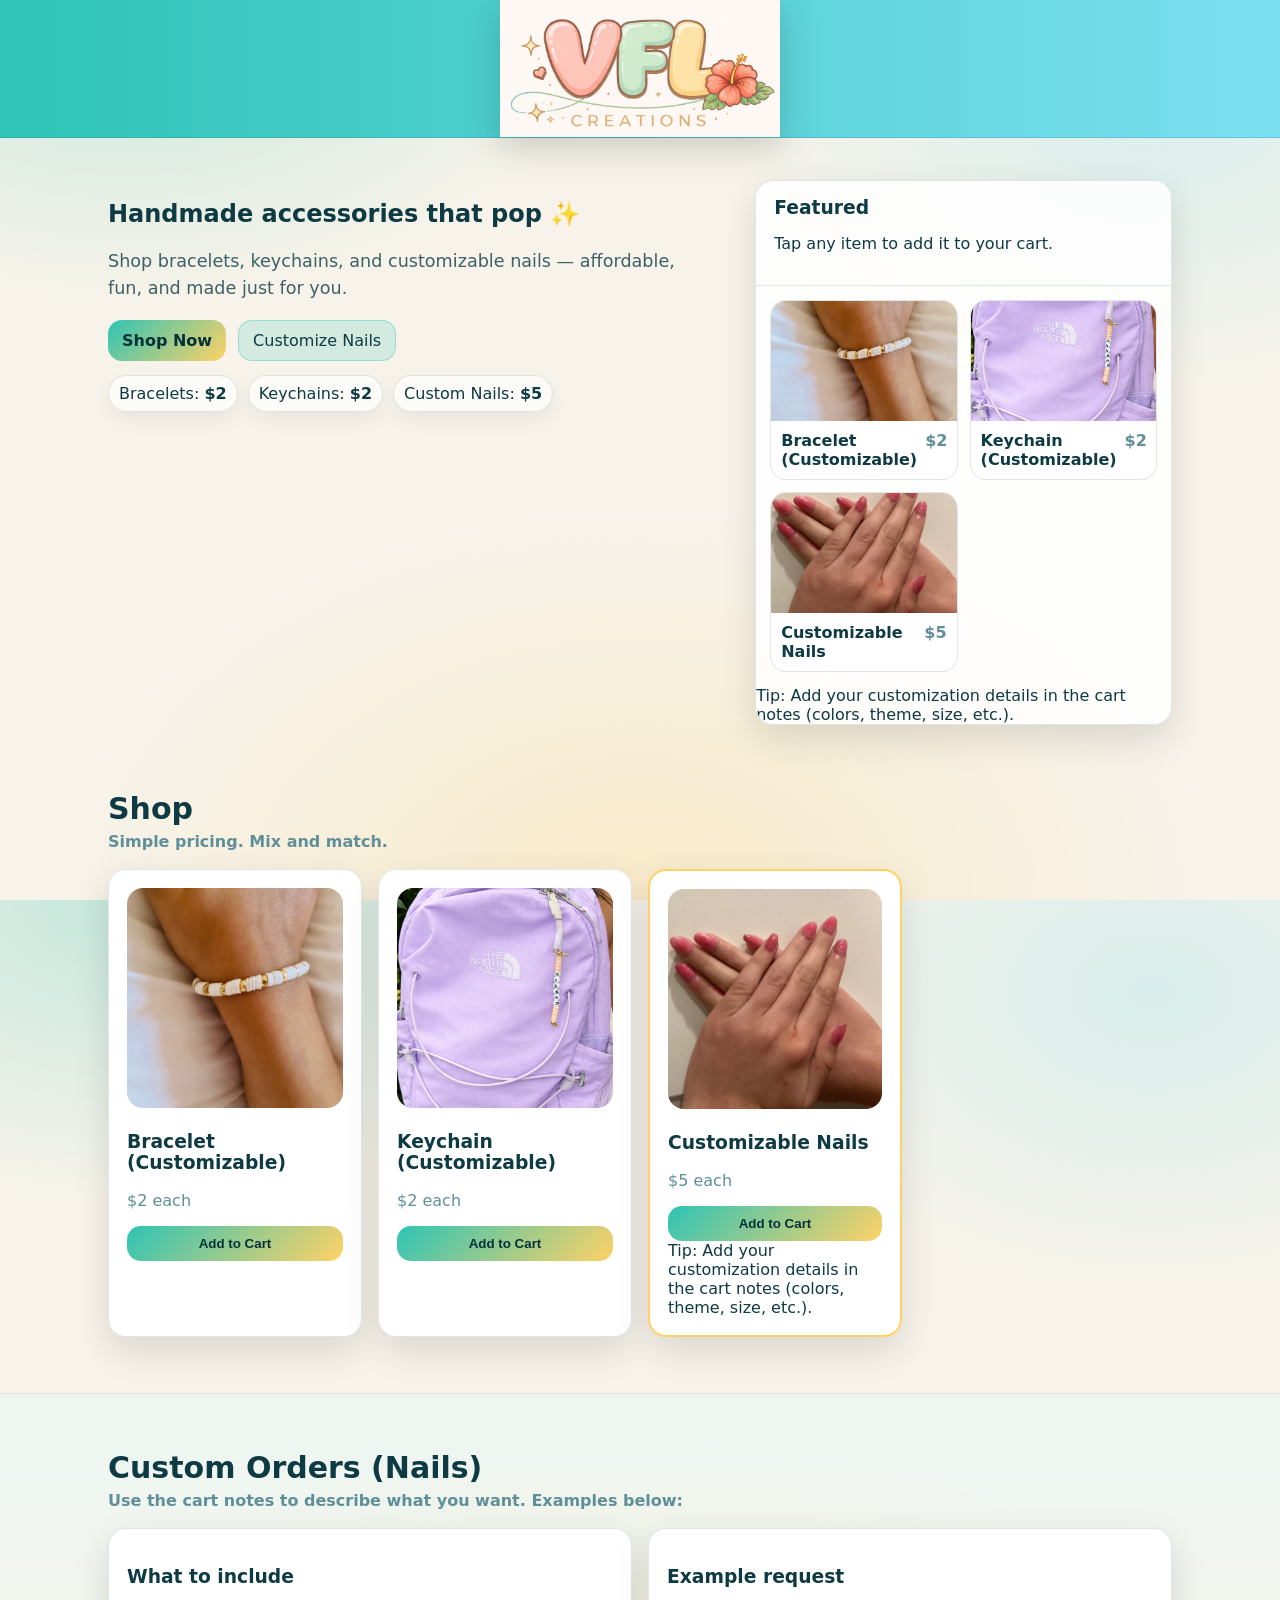
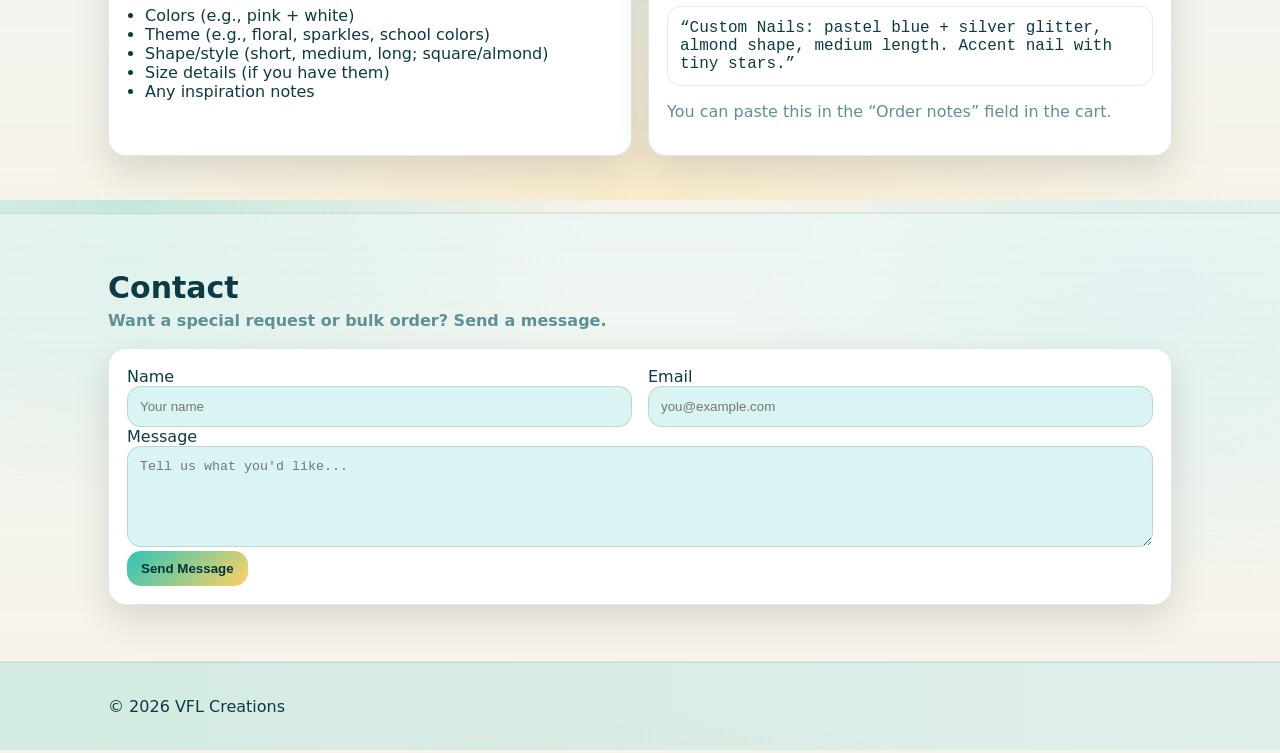
==== index.html @ 454ca5be "Checkout uses contact form, improved mobile responsiveness" ====
<!doctype html>
<html lang="en">
<head>
  <meta charset="utf-8" />
  <meta name="viewport" content="width=device-width, initial-scale=1" />
  <title>VFL Creations – Orders</title>
  <meta name="description" content="VFL Creations handmade bracelets, keychains, and customizable nails." />
  <link rel="stylesheet" href="styles.css" />
</head>
<body>
  <!-- ===== HEADER ===== -->
  <header class="site-header">
    <div class="container header-row">
      <a class="brand" href="#top" aria-label="VFL Creations home">
        <img
          src="VFL_logo.jpg"
          class="logo-img"
          alt="VFL Creations logo"
        />
        <span class="logo-creations">Creations</span>
      </a>
    </div>
  </header>

  <!-- ===== MAIN ===== -->
  <main id="top">
    <!-- Hero -->
    <section class="hero">
      <div class="container hero-grid">
        <div>
          <h1>Handmade accessories that pop ✨</h1>
          <p class="lead">
            Shop bracelets, keychains, and customizable nails — affordable, fun, and made just for you.
          </p>

          <div class="cta-row">
            <a class="btn primary" href="#shop">Shop Now</a>
            <a class="btn ghost" href="#custom">Customize Nails</a>
          </div>

          <div class="pill-row">
            <span class="pill">Bracelets: <strong>$2</strong></span>
            <span class="pill">Keychains: <strong>$2</strong></span>
            <span class="pill">Custom Nails: <strong>$5</strong></span>
          </div>
        </div>

        <!-- Featured -->
        <div class="hero-card" aria-label="Featured products">
          <div class="hero-card-top">
            <h3>Featured</h3>
            <p>Tap any item to add it to your cart.</p>
          </div>

          <div class="featured-grid">
            <figure class="featured"
              onclick="addToCart('Bracelet', 2)"
              role="button" tabindex="0" aria-label="Add Bracelet">
              <img src="bracelet_white_and_gold.jpg" alt="White and gold bracelet" />
              <figcaption>Bracelet (Customizable)<span class="muted">$2</span></figcaption>
            </figure>

            <figure class="featured"
              onclick="addToCart('Keychain (Summer)', 2)"
              role="button" tabindex="0" aria-label="Add Keychain Summer">
              <img src="keychain_summer.PNG" alt="Summer keychain" />
              <figcaption>Keychain (Customizable)<span class="muted">$2</span></figcaption>
            </figure>

            <figure class="featured"
              onclick="addToCart('Customizable Nails', 5)"
              role="button" tabindex="0" aria-label="Add Customizable Nails">
              <img src="nails.jpeg" alt="Custom nails" />
              <figcaption>Customizable Nails <span class="muted">$5</span></figcaption>
            </figure>
          </div>

          <div class="note">
            Tip: Add your customization details in the cart notes (colors, theme, size, etc.).
          </div>
        </div>
      </div>
    </section>

    <!-- Shop -->
    <section id="shop" class="section">
      <div class="container">
        <div class="section-head">
          <h2>Shop</h2>
          <p>Simple pricing. Mix and match.</p>
        </div>

        <div class="grid products">
          <article class="card">
            <img class="product-photo" src="bracelet_white_and_gold.jpg" alt="White and gold bracelet">
            <h3>Bracelet (Customizable)</h3>
            <p class="muted">$2 each</p>
            <button class="btn primary full" onclick="addToCart('Bracelet', 2)">Add to Cart</button>
          </article>

          <article class="card">
            <img class="product-photo" src="keychain_summer.PNG" alt="Summer keychain">
            <h3>Keychain (Customizable)</h3>
            <p class="muted">$2 each</p>
            <button class="btn primary full" onclick="addToCart('Keychain (Summer)', 2)">Add to Cart</button>
          </article>

          <article class="card nails-sunset">
            <img class="product-photo" src="nails.jpeg" alt="Custom nails">
            <h3>Customizable Nails</h3>
            <p class="muted">$5 each</p>
            <button class="btn primary full" onclick="addToCart('Customizable Nails', 5)">Add to Cart</button>
            <div class="note">
              Tip: Add your customization details in the cart notes (colors, theme, size, etc.).
            </div>
          </article>
        </div>
      </div>
    </section>

    <!-- Custom Orders -->
    <section id="custom" class="section soft">
      <div class="container">
        <div class="section-head">
          <h2>Custom Orders (Nails)</h2>
          <p>Use the cart notes to describe what you want. Examples below:</p>
        </div>

        <div class="grid two">
          <div class="card">
            <h3>What to include</h3>
            <ul class="list">
              <li>Colors (e.g., pink + white)</li>
              <li>Theme (e.g., floral, sparkles, school colors)</li>
              <li>Shape/style (short, medium, long; square/almond)</li>
              <li>Size details (if you have them)</li>
              <li>Any inspiration notes</li>
            </ul>
          </div>

          <div class="card">
            <h3>Example request</h3>
            <p class="mono">“Custom Nails: pastel blue + silver glitter, almond shape, medium length. Accent nail with tiny stars.”</p>
            <p class="muted">You can paste this in the “Order notes” field in the cart.</p>
          </div>
        </div>
      </div>
    </section>

    <!-- Contact -->
    <section id="contact" class="section soft">
      <div class="container">
        <div class="section-head">
          <h2>Contact</h2>
          <p>Want a special request or bulk order? Send a message.</p>
        </div>

        <form
          class="card form"
          action="https://formspree.io/f/mdayndvy"
          method="POST"
          id="contactForm"
        >
          <input type="hidden" name="_subject" value="New Message from VFL Creations Website">
          <div class="grid two">
            <label>
              Name
              <input required type="text" name="name" id="contactName" placeholder="Your name" />
            </label>
            <label>
              Email
              <input required type="email" name="email" id="contactEmail" placeholder="you@example.com" />
            </label>
          </div>

          <label>
            Message
            <textarea required name="message" id="contactMessage" rows="5" placeholder="Tell us what you'd like..."></textarea>
          </label>

          <button class="btn primary" type="submit">Send Message</button>
        </form>
      </div>
    </section>
  </main>

  <!-- ===== CART DRAWER ===== -->
  <aside class="cart-drawer" id="cartDrawer" aria-hidden="true">
    <div class="cart-panel">
      <div class="cart-head">
        <h2>Your Cart</h2>
        <button class="icon-btn" id="closeCartBtn" aria-label="Close cart">✕</button>
      </div>

      <div id="cartItems" class="cart-items"></div>

      <div class="cart-notes">
        <label>
          Order notes (customization details)
          <textarea id="orderNotes" rows="4" placeholder="Add colors, theme, nail size/style, etc."></textarea>
        </label>
      </div>

      <div class="cart-summary">
        <div class="row"><span>Subtotal</span><strong id="subtotal">$0.00</strong></div>

        <div class="order-summary">
          <div class="muted small">Copy/paste this when you message us:</div>
          <pre id="orderSummary">No items added yet.</pre>
        </div>

        <p class="muted small">Taxes/shipping (if any) can be discussed after order confirmation.</p>
      </div>

      <button class="btn primary full" onclick="checkout()">Checkout</button>
      <button class="btn ghost full" onclick="clearCart()">Clear Cart</button>
    </div>
  </aside>

  <!-- ===== FOOTER ===== -->
  <footer class="site-footer">
    <div class="container">
      <p>© <span id="year"></span> VFL Creations</p>
    </div>
  </footer>

  <!-- ===== SCRIPT ===== -->
  <script>
  // Cache all DOM references once at startup
  const cart = new Map();
  const yearEl = document.getElementById("year");
  const cartDrawer = document.getElementById("cartDrawer");
  const closeCartBtn = document.getElementById("closeCartBtn");
  const itemsEl = document.getElementById("cartItems");
  const subtotalEl = document.getElementById("subtotal");
  const summaryEl = document.getElementById("orderSummary");
  const notesEl = document.getElementById("orderNotes");

  yearEl.textContent = new Date().getFullYear();

  function openCart() {
    cartDrawer.setAttribute("aria-hidden", "false");
    cartDrawer.classList.add("open");
  }

  function closeCart() {
    cartDrawer.setAttribute("aria-hidden", "true");
    cartDrawer.classList.remove("open");
  }

  closeCartBtn.addEventListener("click", closeCart);
  cartDrawer.addEventListener("click", (e) => {
    if (e.target === cartDrawer) closeCart();
  });

  function addToCart(name, price) {
    const item = cart.get(name) || { price, qty: 0 };
    item.qty++;
    cart.set(name, item);
    renderCart();
    openCart();
  }

  function clearCart() {
    cart.clear();
    renderCart();
  }

  function changeQty(name, delta) {
    const item = cart.get(name);
    if (!item) return;

    item.qty += delta;
    if (item.qty <= 0) cart.delete(name);

    renderCart();
  }

  function renderCart() {
    const notes = (notesEl.value || "").trim();
    let html = "";
    let subtotal = 0;
    let summaryText = "";

    for (const [name, item] of cart) {
      const line = item.qty * item.price;
      subtotal += line;
      const safeName = name.replace(/'/g, "\\'");

      html += `<div class="cart-item">
        <div class="cart-item-main">
          <div class="cart-item-title">${name}</div>
          <div class="muted small">$${item.price.toFixed(2)} each</div>
        </div>
        <div class="cart-item-actions">
          <button class="qty" aria-label="Decrease" onclick="changeQty('${safeName}', -1)">−</button>
          <span class="qty-count">${item.qty}</span>
          <button class="qty" aria-label="Increase" onclick="changeQty('${safeName}', 1)">+</button>
        </div>
      </div>`;

      summaryText += `${name} x${item.qty} — $${line.toFixed(2)}\n`;
    }

    itemsEl.innerHTML = html;
    subtotalEl.textContent = `$${subtotal.toFixed(2)}`;

    if (cart.size === 0) {
      summaryEl.textContent = "No items added yet.";
    } else {
      if (notes) summaryText += `\nNotes: ${notes}\n`;
      summaryText += `\nTotal: $${subtotal.toFixed(2)}`;
      summaryEl.textContent = summaryText;
    }
  }

  // Only debounce the notes input, not button clicks
  let notesTimeout;
  notesEl.addEventListener("input", () => {
    clearTimeout(notesTimeout);
    notesTimeout = setTimeout(renderCart, 150);
  });

  function checkout() {
    const summary = summaryEl.textContent;
    if (!summary || summary === "No items added yet.") {
      alert("Add something to the cart first.");
      return;
    }
    // Close cart drawer
    closeCart();
    // Pre-fill contact form message
    const contactMessage = document.getElementById("contactMessage");
    if (contactMessage) {
      contactMessage.value = "Order:\n" + summary;
    }
    // Scroll to contact section
    document.getElementById("contact").scrollIntoView({ behavior: "smooth" });
  }

  renderCart();
</script>
</body>
</html>
---- styles.css ----
/* ================================
 VFL CREATIONS – OCEAN / SAND THEME
 ================================ */
:root{
  --bg:#f7f3ea; /* sand */
  --panel:#ffffff; /* foam */
  --soft:#eaf7f5; /* sea mist */
  --text:#0e3a43; /* deep ocean */
  --muted:#5f8f98;
  --brand:#2ec4b6; /* aqua */
  --brand2:#7bdff2; /* light aqua */
  --brand3:#ffd166; /* sun */
  --ring: rgba(46,196,182,.35);
  --border: rgba(14,58,67,.12);
  --shadow: 0 14px 36px rgba(0,0,0,.12);
  --radius: 18px;
}

*{box-sizing:border-box}
html,body{height:100%}

body{
  margin:0;
  font-family: system-ui, -apple-system, Segoe UI, Roboto, Arial;
  background:
    radial-gradient(800px 500px at 10% 0%, rgba(46,196,182,.25), transparent 60%),
    radial-gradient(700px 500px at 90% 10%, rgba(123,223,242,.25), transparent 60%),
    radial-gradient(900px 600px at 50% 100%, rgba(255,209,102,.25), transparent 65%),
    var(--bg);
  color:var(--text);
}

a{color:inherit; text-decoration:none}

/* ================= LAYOUT HELPERS ================= */
.container{width:min(1100px, 92vw); margin:0 auto; position:relative; z-index:1;}
.nav{display:flex; align-items:center; gap:6px; flex-wrap:wrap; justify-content:flex-end;}
.nav a{padding:10px 12px; border-radius:12px; font-weight:800; color:#05323a;}
.nav a:hover{background:rgba(255,255,255,.35)}

.badge{
  display:inline-grid;
  place-items:center;
  min-width:22px;
  height:22px;
  padding:0 6px;
  border-radius:999px;
  background:#fff;
  color:#05323a;
  font-weight:900;
  margin-left:6px;
  font-size:12px;
}

.cart-btn{
  background:rgba(255,255,255,.35);
  border:1px solid rgba(14,58,67,.15);
  border-radius:14px;
  padding:10px 12px;
  cursor:pointer;
  font-size:16px;
}
.cart-btn:hover{background:rgba(255,255,255,.5)}

/* ================= HEADER ================= */
.site-header{
  position:sticky;
  top:0;
  z-index:10;
  background: linear-gradient(90deg, var(--brand), var(--brand2));
  border-bottom:1px solid rgba(14,58,67,.15);
}



/* Center logo horizontally in header */
.header-row {
  display: flex;
  justify-content: center; /* ✅ centers logo */
  align-items: center;
}

/* ===== BRAND / LOGO ===== */
.brand{
  display:flex;
  align-items:center;
  justify-content:center;
  gap:0;
  text-decoration:none;
}


/* Large logo in header */
.logo-img{
  height:auto;          /* BIG logo */
  width:280px;
  max-width:80vm;;
  display:block;
  object-fit:contain;
  filter: drop-shadow(0 10px 18px rgba(0,0,0,.18));
  animation: logoFloat 3.6s ease-in-out infinite;
  transition: filter .25s ease, transform .25s ease;
}

/* Responsive sizing so it stays nice on mobile */
@media (max-width: 600px){
  .logo-img{
    height:72px;
  }
}

/* ================= BRAND LOGO (IMAGE) + EFFECTS ================= */
.brand-logo{
  display:flex;
  align-items:center;
  gap:10px;
  position:relative;
}


/* Center logo properly */
.brand-center{
  grid-column: 2;
  justify-self: center;
}


/* Nav stays right */
.nav{
  grid-column: 3;
  justify-self: end;
  display: flex;
  align-items: center;
  gap: 8px;
}

/* Logo container */
.brand-logo{
  display: flex;
  align-items: center;
  gap: 10px;
  position: relative;
}



@keyframes logoFloat{
  0%,100%{ transform: translateY(0) rotate(-2deg); }
  50%{ transform: translateY(-3px) rotate(-2deg); }
}

/* Sparkle streaks */
.sparkle-logo{position:relative;}

.sparkle-logo::before,
.sparkle-logo::after{
  content:"✨";
  position:absolute;
  font-size:22px;
  opacity:0;
  pointer-events:none;
  filter: drop-shadow(0 10px 14px rgba(255,209,102,.7));
}

.sparkle-logo::before{
  left:6px;
  top:-12px;
  animation: sparkleStreak 2.8s linear infinite;
}

.sparkle-logo::after{
  left:86px;
  top:48px;
  animation: sparkleStreak 2.8s linear infinite;
  animation-delay:1.2s;
}

@keyframes sparkleStreak{
  0%{transform:translate(0,0) scale(.6); opacity:0;}
  15%{opacity:1;}
  50%{transform:translate(18px,-14px) scale(1); opacity:.9;}
  80%{opacity:.4;}
  100%{transform:translate(28px,-22px) scale(.4); opacity:0;}
}

/* Hover glow */
.brand:hover .logo-img{
  filter:
    drop-shadow(0 0 14px rgba(255,209,102,.9))
    drop-shadow(0 0 28px rgba(46,196,182,.65));
  transform: rotate(-1deg) scale(1.03);
}

.logo-creations{
  font-size:22px;
  font-weight:800;
  letter-spacing:.6px;
  color:#05323a;
  margin-bottom:6px;
}

/* ================= FLOATING ICONS ================= */
.floating-icons{
  position:fixed;
  inset:0;
  pointer-events:none;
  z-index:0;
}
.float{
  position:absolute;
  opacity:.14;
  animation: drift 14s ease-in-out infinite;
}
@keyframes drift{
  0%,100%{transform:translateY(0)}
  50%{transform:translateY(-14px)}
}

/* ================= WAVES ================= */
.wave-divider svg{
  width:100%;
  height:80px;
  display:block;
}

/* ================= HERO + SECTIONS ================= */
.hero{padding:42px 0 26px;}
.hero-grid{display:grid; grid-template-columns:1.25fr .85fr; gap:22px; align-items:start;}
.lead{font-size:18px; opacity:.9; max-width:52ch;}
.cta-row{display:flex; gap:12px; margin:18px 0 10px; flex-wrap:wrap;}
.pill-row{display:flex; gap:10px; flex-wrap:wrap; margin-top:12px;}
.pill{background:rgba(255,255,255,.65); border:1px solid rgba(14,58,67,.12); padding:8px 12px; border-radius:999px; box-shadow:0 8px 20px rgba(0,0,0,.06);}

.section{padding:34px 0;}
.section.soft{
  background:rgba(234,247,245,.65);
  border-top:1px solid rgba(14,58,67,.08);
  border-bottom:1px solid rgba(14,58,67,.08);
}
.section-head{margin-bottom:16px;}
.section-head h2{margin:0 0 6px; font-size:30px;}
.section-head p{margin:0; color:var(--muted); font-weight:650;}

/* ================= GRID / PRODUCTS ================= */
.grid{display:grid; gap:16px;}
.grid.products{grid-template-columns:repeat(3, 1fr);}
.grid.two{grid-template-columns:repeat(2, 1fr);}

.card{
  background: var(--panel);
  border-radius: var(--radius);
  padding:18px;
  box-shadow: var(--shadow);
  border:1px solid var(--border);
}

.product-photo{
  width:100%;
  height:220px;
  object-fit:cover;
  border-radius:16px;
}

.muted{color:var(--muted);}
.small{font-size:13px;}
.center{text-align:center;}

.price-row{display:flex; align-items:baseline; gap:10px; margin:10px 0 12px;}
.price{font-weight:950; font-size:22px;}
.unit{color:var(--muted); font-weight:700;}
.tag{
  display:inline-block;
  margin-top:8px;
  padding:6px 10px;
  border-radius:999px;
  background:rgba(123,223,242,.35);
  border:1px solid rgba(14,58,67,.10);
  font-weight:900;
  font-size:12px;
}

/* ================= SUNSET NAILS ================= */
.nails-sunset{
  background:
    linear-gradient(180deg,#fff,#fff),
    radial-gradient(circle at top left,#ffd16655,transparent 60%),
    radial-gradient(circle at top right,#ff7a5a55,transparent 60%);
  border:2px solid #ffd166;
}

/* ================= BUTTONS ================= */
.btn{display:inline-flex; align-items:center; justify-content:center; padding:12px 14px; border-radius:14px; cursor:pointer; text-decoration:none; border:none;}
.btn.full{width:100%;}
.btn.primary{
  background: linear-gradient(135deg,var(--brand),var(--brand3));
  color:#05323a;
  font-weight:900;
}
.btn.ghost{
  background: rgba(46,196,182,.18);
  border:1px solid rgba(46,196,182,.35);
}

/* ================= LIST / MONO ================= */
.list{margin:10px 0 0; padding-left:18px;}
.mono{font-family: ui-monospace, SFMono-Regular, Menlo, Consolas, monospace; background:rgba(255,255,255,.6); padding:12px; border-radius:14px; border:1px solid rgba(14,58,67,.10);}

/* ================= FORMS (NO DARK GREY) ================= */
input, textarea{
  width:100%;
  padding:12px;
  border-radius:14px;
  border:1px solid rgba(14,58,67,.15);
  background: rgba(46,196,182,.18);
  color: var(--text);
}
input:focus, textarea:focus{
  outline:none;
  background: rgba(46,196,182,.28);
  box-shadow: 0 0 0 4px var(--ring);
}

/* ================= CART DRAWER ================= */
.cart-drawer{
  position:fixed;
  inset:0;
  background:rgba(0,0,0,.35);
  opacity:0;
  pointer-events:none;
  transition:opacity .2s ease;
  z-index:50;
}
.cart-drawer.open{opacity:1; pointer-events:auto;}

.cart-panel{
  position:absolute;
  right:0; top:0;
  height:100%;
  width:min(420px,92vw);
  padding:16px;
  border-left:1px solid rgba(14,58,67,.12);
  overflow:auto;
  background: linear-gradient(180deg,#ffffff,#eaf7f5);
}

.cart-head{display:flex; justify-content:space-between; align-items:center; gap:12px;}
.icon-btn{background:rgba(46,196,182,.18); border:1px solid rgba(14,58,67,.12); border-radius:12px; padding:8px 10px; cursor:pointer;}
.cart-items{display:grid; gap:10px; margin:14px 0;}
.cart-item{display:grid; grid-template-columns:1fr auto; gap:10px; padding:12px; border:1px solid rgba(14,58,67,.10); border-radius:14px; background: rgba(46,196,182,.12);}
.qty{display:flex; align-items:center; gap:10px; justify-content:flex-end;}
.qty-btn{width:34px; height:34px; border-radius:12px; border:1px solid rgba(14,58,67,.12); background:rgba(255,255,255,.75); cursor:pointer; font-size:18px;}
.qty-num{min-width:24px; text-align:center; font-weight:900;}
.row{display:flex; justify-content:space-between; align-items:center;}

/* ================= FOOTER ================= */
.site-footer{
  padding:18px 0;
  background:linear-gradient(90deg, rgba(46,196,182,.18), rgba(123,223,242,.18));
  border-top:1px solid rgba(14,58,67,.10);
}
.footer-row{display:flex; justify-content:space-between; align-items:center; gap:12px; flex-wrap:wrap;}


/* ===== Layout helpers ===== */
.container{max-width:1100px;margin:0 auto;padding:0 18px;position:relative;z-index:1}
.section{padding:56px 0}
.section.soft{background:linear-gradient(180deg,rgba(234,247,245,.75),transparent)}
.section-head{margin-bottom:18px}
.section-head h2{margin:0 0 6px 0}
.lead{font-size:1.1rem;line-height:1.55;color:rgba(14,58,67,.88)}
.muted{color:var(--muted)}
.small{font-size:.9rem}
.mono{font-family:ui-monospace,SFMono-Regular,Menlo,Monaco,Consolas,monospace}

/* ===== Header / brand ===== */
.brand{display:flex;align-items:center;gap:10px;text-decoration:none;color:var(--text)}
/*.logo-img{width:82px;height:82px;object-fit:contain;filter:drop-shadow(0 10px 16px rgba(0,0,0,.18));transform:rotate(-5deg)}*/
.brand-text{font-weight:900;letter-spacing:.6px;font-size:1.55rem}
.logo-creations{font-weight:800;font-size:1.10rem;opacity:.92}
.nav{display:flex;align-items:center;gap:14px}
.nav a{color:rgba(5,50,58,.95);text-decoration:none;font-weight:700}
.nav a:hover{text-decoration:underline}

/* ===== Buttons ===== */
.btn{display:inline-flex;align-items:center;justify-content:center;gap:8px;padding:10px 14px;border-radius:14px;text-decoration:none;cursor:pointer}
.btn.full{width:100%}
button.btn{border:none}
.icon-btn{background:rgba(255,255,255,.35);border:1px solid rgba(14,58,67,.18);border-radius:14px;padding:10px 12px;cursor:pointer}
.badge{display:inline-grid;place-items:center;min-width:22px;height:22px;padding:0 6px;border-radius:999px;background:#fff;color:var(--text);font-weight:900;margin-left:6px}

/* ===== Hero ===== */
.hero{padding:42px 0 10px 0}
.hero-grid{display:grid;grid-template-columns:1.2fr .8fr;gap:22px;align-items:start}
.hero-card{background:rgba(255,255,255,.85);backdrop-filter:blur(6px);border-radius:var(--radius);border:1px solid var(--border);box-shadow:var(--shadow);overflow:hidden}
.hero-card-top{padding:16px 18px;border-bottom:1px solid var(--border)}
.hero-card-top h3{margin:0 0 6px 0}
.cta-row{display:flex;gap:12px;flex-wrap:wrap;margin:14px 0}
.pill-row{display:flex;gap:10px;flex-wrap:wrap;margin-top:12px}
.pill{background:rgba(255,255,255,.65);border:1px solid rgba(14,58,67,.12);padding:8px 10px;border-radius:999px}

/* ===== Featured grid ===== */
.featured-grid{display:grid;grid-template-columns:repeat(2,minmax(0,1fr));gap:12px;padding:14px}
.featured{margin:0;border-radius:16px;border:1px solid rgba(14,58,67,.12);overflow:hidden;background:#fff;cursor:pointer}
.featured img{width:100%;height:120px;object-fit:cover;display:block}
.featured figcaption{padding:10px;font-weight:800;display:flex;justify-content:space-between;gap:8px}
.featured:hover{box-shadow:0 18px 34px rgba(0,0,0,.14);transform:translateY(-2px)}

/* ===== Grids ===== */
.grid{display:grid;gap:16px}
.grid.products{grid-template-columns:repeat(4,minmax(0,1fr))}
.grid.two{grid-template-columns:repeat(2,minmax(0,1fr))}

/* ===== Cart drawer ===== */
.cart-drawer{position:fixed;inset:0;background:rgba(0,0,0,.35);display:none;z-index:30}
.cart-drawer.open{display:block}
.cart-panel{position:absolute;right:0;top:0;height:100%;width:min(420px,92vw);padding:18px;overflow:auto;border-left:1px solid rgba(14,58,67,.18)}
.cart-head{display:flex;justify-content:space-between;align-items:center;gap:10px}
.cart-items{display:grid;gap:10px;margin:14px 0}
.cart-item{padding:12px;display:flex;justify-content:space-between;align-items:center;gap:10px}
.cart-item-title{font-weight:900}
.cart-item-actions{display:flex;align-items:center;gap:10px}
.qty{width:34px;height:34px;border-radius:12px;border:1px solid rgba(14,58,67,.2);background:#fff;cursor:pointer;font-weight:900}
.qty-count{min-width:18px;text-align:center;font-weight:900}
.cart-summary .row{display:flex;justify-content:space-between;align-items:center}
.order-summary pre{white-space:pre-wrap;background:rgba(255,255,255,.7);border:1px solid rgba(14,58,67,.12);border-radius:14px;padding:10px;margin:8px 0 0 0}

/* ===== Sparkle animation ===== */
.sparkle{position:relative;animation:tilt 6s ease-in-out infinite}
@keyframes tilt{0%,100%{transform:rotate(-6deg)}50%{transform:rotate(-2deg)}}
.sparkle::after{content:"";position:absolute;inset:-8px;border-radius:20px;background:conic-gradient(from 180deg, transparent, rgba(255,255,255,.85), transparent);opacity:0;animation:spark 2.2s ease-in-out infinite}
@keyframes spark{0%,70%,100%{opacity:0}75%{opacity:.65}85%{opacity:0}}
.brand:hover .logo-img{filter:drop-shadow(0 0 16px rgba(255,255,255,.85)) drop-shadow(0 10px 16px rgba(0,0,0,.18))}

/* ===== Responsive ===== */
@media(max-width:980px){
  .hero-grid{grid-template-columns:1fr}
  .grid.products{grid-template-columns:repeat(2,minmax(0,1fr))}
}

@media(max-width:600px){
  body{font-size:15px}
  .container{padding:0 12px}
  .hero{padding:24px 0 10px}
  h1{font-size:1.6rem;line-height:1.3}
  .lead{font-size:1rem}
  .section{padding:32px 0}
  .section-head h2{font-size:1.5rem}
  .grid.products{grid-template-columns:1fr}
  .grid.two{grid-template-columns:1fr}
  .featured-grid{grid-template-columns:1fr}
  .featured img{height:160px}
  .product-photo{height:180px}
  .pill-row{flex-direction:column;gap:8px}
  .pill{text-align:center}
  .cta-row{flex-direction:column}
  .btn{width:100%;justify-content:center;padding:14px 16px}
  .cart-panel{width:100%;padding:14px}
  .logo-img{width:200px}
  .card{padding:14px}
  .hero-card-top{padding:12px 14px}
  .hero-card-top h3{font-size:1.1rem}
}


/* Optional: hide the word “Creations” next to the logo */
.logo-creations{
  display:none;
}
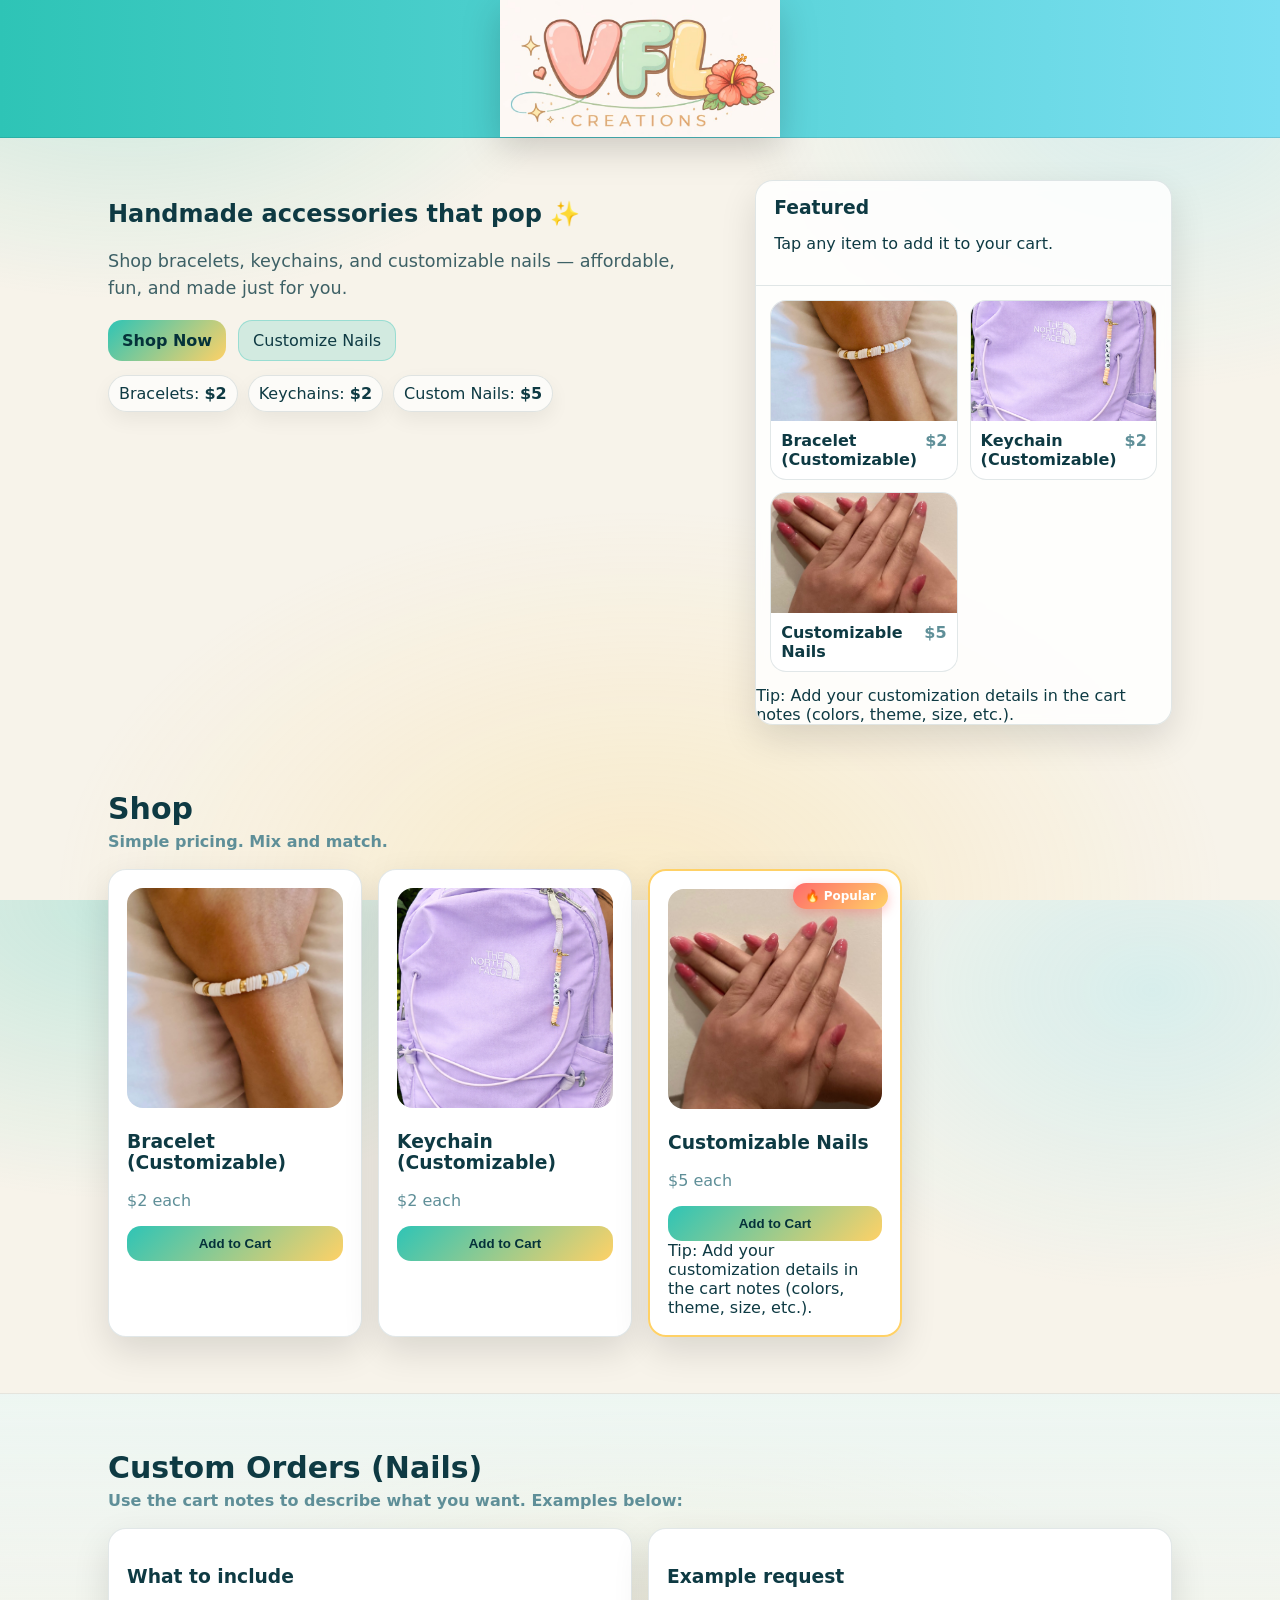
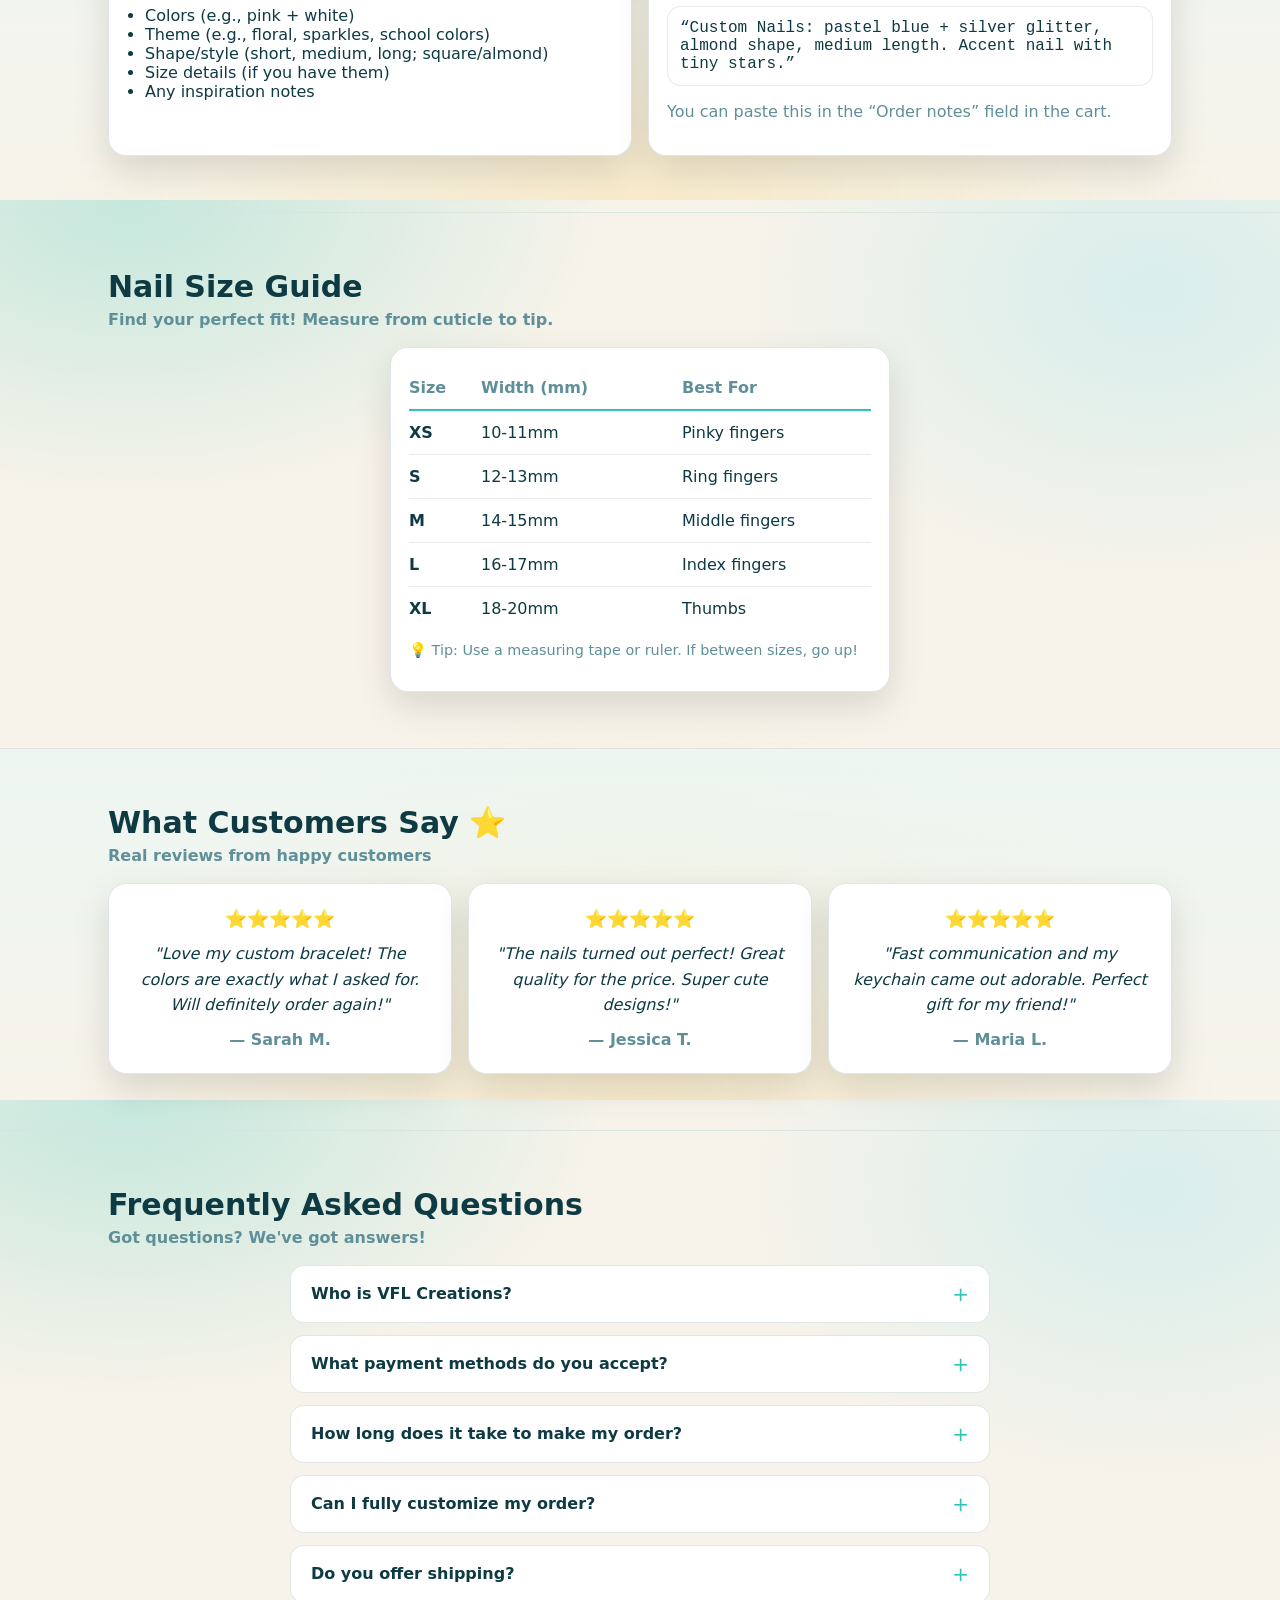
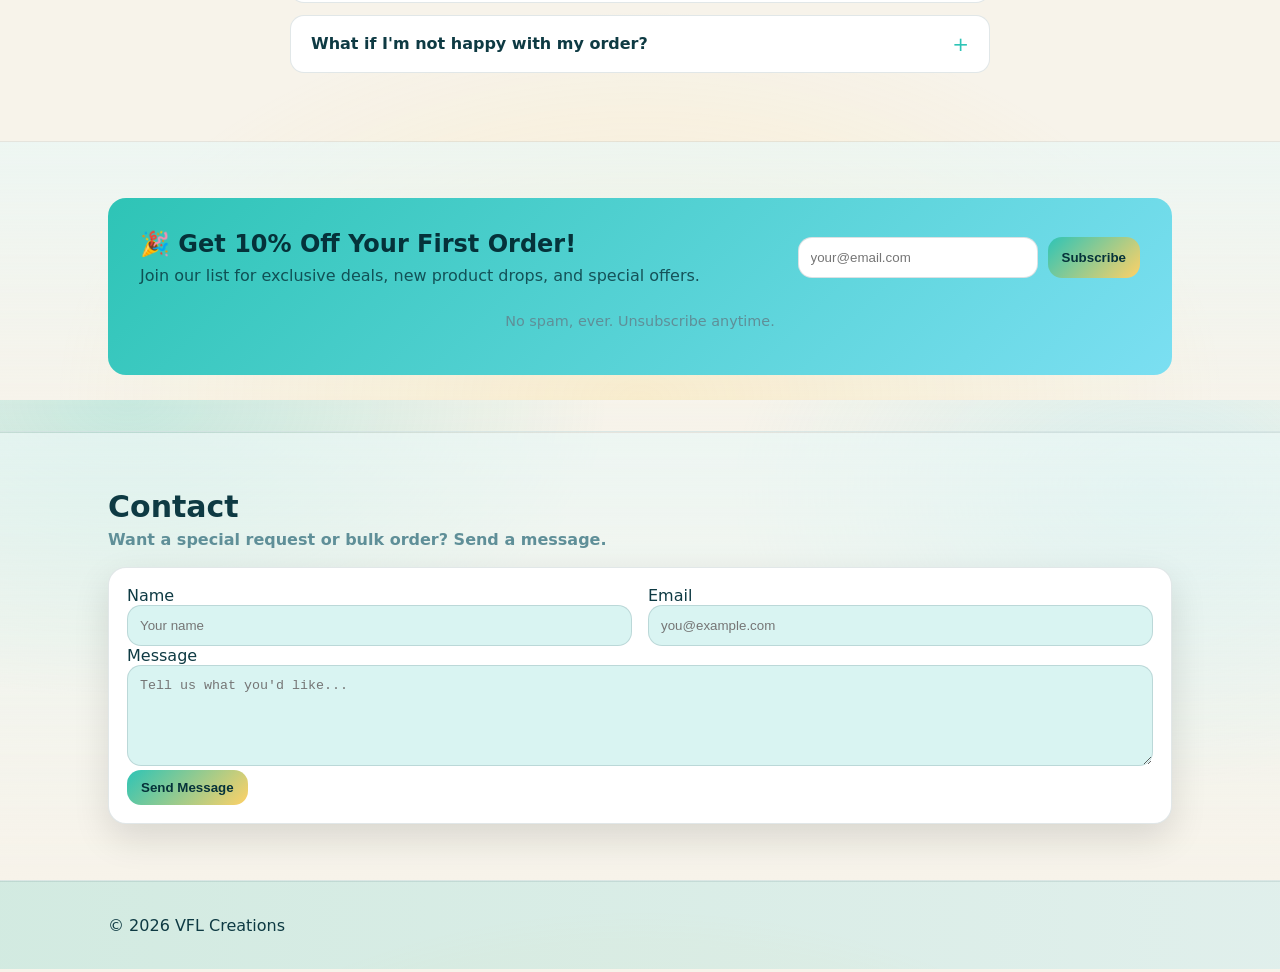
==== commit 60fbaa1a: "Add testimonials, FAQ, size guide, newsletter, animations, and Open Graph tags" ====
--- a/index.html
+++ b/index.html
@@ -3,8 +3,17 @@
 <head>
   <meta charset="utf-8" />
   <meta name="viewport" content="width=device-width, initial-scale=1" />
-  <title>VFL Creations – Orders</title>
-  <meta name="description" content="VFL Creations handmade bracelets, keychains, and customizable nails." />
+  <title>VFL Creations – Handmade Bracelets, Keychains & Custom Nails</title>
+  <meta name="description" content="VFL Creations handmade bracelets, keychains, and customizable nails. Affordable, fun accessories made just for you." />
+  
+  <!-- Open Graph / Social Sharing -->
+  <meta property="og:type" content="website" />
+  <meta property="og:title" content="VFL Creations – Handmade Accessories" />
+  <meta property="og:description" content="Shop handmade bracelets ($2), keychains ($2), and customizable nails ($5). Affordable, fun, and made just for you!" />
+  <meta property="og:image" content="VFL_logo.jpg" />
+  <meta property="og:url" content="https://vflcreations.github.com" />
+  <meta name="twitter:card" content="summary_large_image" />
+  
   <link rel="stylesheet" href="styles.css" />
 </head>
 <body>
@@ -91,21 +100,22 @@
         </div>
 
         <div class="grid products">
-          <article class="card">
+          <article class="card fade-in">
             <img class="product-photo" src="bracelet_white_and_gold.jpg" alt="White and gold bracelet">
             <h3>Bracelet (Customizable)</h3>
             <p class="muted">$2 each</p>
             <button class="btn primary full" onclick="addToCart('Bracelet', 2)">Add to Cart</button>
           </article>
 
-          <article class="card">
+          <article class="card fade-in">
             <img class="product-photo" src="keychain_summer.PNG" alt="Summer keychain">
             <h3>Keychain (Customizable)</h3>
             <p class="muted">$2 each</p>
             <button class="btn primary full" onclick="addToCart('Keychain (Summer)', 2)">Add to Cart</button>
           </article>
 
-          <article class="card nails-sunset">
+          <article class="card nails-sunset fade-in">
+            <span class="badge-popular">🔥 Popular</span>
             <img class="product-photo" src="nails.jpeg" alt="Custom nails">
             <h3>Customizable Nails</h3>
             <p class="muted">$5 each</p>
@@ -143,6 +153,151 @@
             <p class="mono">“Custom Nails: pastel blue + silver glitter, almond shape, medium length. Accent nail with tiny stars.”</p>
             <p class="muted">You can paste this in the “Order notes” field in the cart.</p>
           </div>
+        </div>
+      </div>
+    </section>
+
+    <!-- Nail Size Guide -->
+    <section id="size-guide" class="section fade-in">
+      <div class="container">
+        <div class="section-head">
+          <h2>Nail Size Guide</h2>
+          <p>Find your perfect fit! Measure from cuticle to tip.</p>
+        </div>
+
+        <div class="card size-chart">
+          <div class="size-row header">
+            <span>Size</span>
+            <span>Width (mm)</span>
+            <span>Best For</span>
+          </div>
+          <div class="size-row">
+            <span><strong>XS</strong></span>
+            <span>10-11mm</span>
+            <span>Pinky fingers</span>
+          </div>
+          <div class="size-row">
+            <span><strong>S</strong></span>
+            <span>12-13mm</span>
+            <span>Ring fingers</span>
+          </div>
+          <div class="size-row">
+            <span><strong>M</strong></span>
+            <span>14-15mm</span>
+            <span>Middle fingers</span>
+          </div>
+          <div class="size-row">
+            <span><strong>L</strong></span>
+            <span>16-17mm</span>
+            <span>Index fingers</span>
+          </div>
+          <div class="size-row">
+            <span><strong>XL</strong></span>
+            <span>18-20mm</span>
+            <span>Thumbs</span>
+          </div>
+          <p class="muted small" style="margin-top:12px;">💡 Tip: Use a measuring tape or ruler. If between sizes, go up!</p>
+        </div>
+      </div>
+    </section>
+
+    <!-- Testimonials -->
+    <section id="reviews" class="section soft fade-in">
+      <div class="container">
+        <div class="section-head">
+          <h2>What Customers Say ⭐</h2>
+          <p>Real reviews from happy customers</p>
+        </div>
+
+        <div class="grid testimonials">
+          <div class="card testimonial">
+            <div class="stars">⭐⭐⭐⭐⭐</div>
+            <p>"Love my custom bracelet! The colors are exactly what I asked for. Will definitely order again!"</p>
+            <div class="reviewer">— Sarah M.</div>
+          </div>
+
+          <div class="card testimonial">
+            <div class="stars">⭐⭐⭐⭐⭐</div>
+            <p>"The nails turned out perfect! Great quality for the price. Super cute designs!"</p>
+            <div class="reviewer">— Jessica T.</div>
+          </div>
+
+          <div class="card testimonial">
+            <div class="stars">⭐⭐⭐⭐⭐</div>
+            <p>"Fast communication and my keychain came out adorable. Perfect gift for my friend!"</p>
+            <div class="reviewer">— Maria L.</div>
+          </div>
+        </div>
+      </div>
+    </section>
+
+    <!-- FAQ -->
+    <section id="faq" class="section fade-in">
+      <div class="container">
+        <div class="section-head">
+          <h2>Frequently Asked Questions</h2>
+          <p>Got questions? We've got answers!</p>
+        </div>
+
+        <div class="faq-list">
+          <details class="faq-item">
+            <summary>Who is VFL Creations?</summary>
+            <div class="faq-answer">
+              VFL Creations was born in April 2026 from the friendship of 3 friends who share a passion for handmade accessories. We create unique, affordable pieces with love!
+            </div>
+          </details>
+
+          <details class="faq-item">
+            <summary>What payment methods do you accept?</summary>
+            <div class="faq-answer">
+              We accept Venmo and PayPal. After you submit your order through our contact form, we'll send you payment details via email.
+            </div>
+          </details>
+
+          <details class="faq-item">
+            <summary>How long does it take to make my order?</summary>
+            <div class="faq-answer">
+              Most orders are completed within 3-5 business days. Custom nail sets may take up to 7 days depending on complexity. We'll keep you updated!
+            </div>
+          </details>
+
+          <details class="faq-item">
+            <summary>Can I fully customize my order?</summary>
+            <div class="faq-answer">
+              Absolutely! Bracelets, keychains, and nails can all be customized. Just add your preferences (colors, themes, sizes) in the order notes or message us directly.
+            </div>
+          </details>
+
+          <details class="faq-item">
+            <summary>Do you offer shipping?</summary>
+            <div class="faq-answer">
+              Yes! We offer local pickup and shipping. Shipping costs vary by location and will be discussed after you place your order.
+            </div>
+          </details>
+
+          <details class="faq-item">
+            <summary>What if I'm not happy with my order?</summary>
+            <div class="faq-answer">
+              Your satisfaction matters to us! If there's an issue with your order, reach out within 48 hours and we'll work to make it right.
+            </div>
+          </details>
+        </div>
+      </div>
+    </section>
+
+    <!-- Newsletter -->
+    <section id="newsletter" class="section soft fade-in">
+      <div class="container">
+        <div class="newsletter-box">
+          <div class="newsletter-content">
+            <h2>🎉 Get 10% Off Your First Order!</h2>
+            <p>Join our list for exclusive deals, new product drops, and special offers.</p>
+          </div>
+          <form class="newsletter-form" onsubmit="subscribeNewsletter(event)">
+            <input type="email" id="newsletterEmail" placeholder="your@email.com" required />
+            <button type="submit" class="btn primary">Subscribe</button>
+          </form>
+          <p class="muted small">No spam, ever. Unsubscribe anytime.</p>
         </div>
       </div>
     </section>
@@ -338,6 +493,25 @@
     document.getElementById("contact").scrollIntoView({ behavior: "smooth" });
   }
 
+  // Newsletter subscription
+  function subscribeNewsletter(e) {
+    e.preventDefault();
+    const email = document.getElementById("newsletterEmail").value;
+    alert("Thanks for subscribing! We'll send your 10% discount code to " + email);
+    document.getElementById("newsletterEmail").value = "";
+  }
+
+  // Scroll fade-in animation
+  const fadeObserver = new IntersectionObserver((entries) => {
+    entries.forEach(entry => {
+      if (entry.isIntersecting) {
+        entry.target.classList.add("visible");
+      }
+    });
+  }, { threshold: 0.1, rootMargin: "0px 0px -50px 0px" });
+
+  document.querySelectorAll(".fade-in").forEach(el => fadeObserver.observe(el));
+
   renderCart();
 </script>
 </body>
--- a/styles.css
+++ b/styles.css
@@ -435,6 +435,7 @@
 @media(max-width:980px){
   .hero-grid{grid-template-columns:1fr}
   .grid.products{grid-template-columns:repeat(2,minmax(0,1fr))}
+  .grid.testimonials{grid-template-columns:repeat(2,1fr)}
 }
 
 @media(max-width:600px){
@@ -459,6 +460,173 @@
   .card{padding:14px}
   .hero-card-top{padding:12px 14px}
   .hero-card-top h3{font-size:1.1rem}
+  .newsletter-box{flex-direction:column;text-align:center}
+  .newsletter-form{flex-direction:column;width:100%}
+  .newsletter-form input{width:100%}
+  .grid.testimonials{grid-template-columns:1fr}
+}
+
+/* ===== Product Hover Effects ===== */
+.card{
+  transition: transform 0.3s ease, box-shadow 0.3s ease;
+  position: relative;
+  overflow: hidden;
+}
+.card:hover{
+  transform: translateY(-8px);
+  box-shadow: 0 20px 40px rgba(0,0,0,.15);
+}
+.product-photo{
+  transition: transform 0.4s ease;
+}
+.card:hover .product-photo{
+  transform: scale(1.05);
+}
+
+/* ===== Scroll Fade-in Animation ===== */
+.fade-in{
+  opacity: 0;
+  transform: translateY(30px);
+  transition: opacity 0.6s ease, transform 0.6s ease;
+}
+.fade-in.visible{
+  opacity: 1;
+  transform: translateY(0);
+}
+
+/* ===== Popular/Limited Badge ===== */
+.badge-popular{
+  position: absolute;
+  top: 12px;
+  right: 12px;
+  background: linear-gradient(135deg, #ff6b6b, #ffd166);
+  color: #fff;
+  padding: 6px 12px;
+  border-radius: 20px;
+  font-size: 12px;
+  font-weight: 900;
+  z-index: 2;
+  box-shadow: 0 4px 12px rgba(255,107,107,.4);
+}
+
+/* ===== Testimonials ===== */
+.grid.testimonials{
+  grid-template-columns: repeat(3, 1fr);
+}
+.testimonial{
+  text-align: center;
+  padding: 24px;
+}
+.testimonial .stars{
+  font-size: 18px;
+  margin-bottom: 12px;
+}
+.testimonial p{
+  font-style: italic;
+  line-height: 1.6;
+  margin: 0 0 12px;
+}
+.testimonial .reviewer{
+  font-weight: 800;
+  color: var(--muted);
+}
+
+/* ===== Size Chart ===== */
+.size-chart{
+  max-width: 500px;
+  margin: 0 auto;
+}
+.size-row{
+  display: grid;
+  grid-template-columns: 60px 1fr 1fr;
+  gap: 12px;
+  padding: 12px 0;
+  border-bottom: 1px solid rgba(14,58,67,.1);
+}
+.size-row.header{
+  font-weight: 900;
+  color: var(--muted);
+  border-bottom: 2px solid var(--brand);
+}
+.size-row:last-of-type{
+  border-bottom: none;
+}
+
+/* ===== FAQ Accordion ===== */
+.faq-list{
+  max-width: 700px;
+  margin: 0 auto;
+}
+.faq-item{
+  background: var(--panel);
+  border-radius: 14px;
+  margin-bottom: 12px;
+  border: 1px solid var(--border);
+  overflow: hidden;
+}
+.faq-item summary{
+  padding: 16px 20px;
+  font-weight: 800;
+  cursor: pointer;
+  list-style: none;
+  display: flex;
+  justify-content: space-between;
+  align-items: center;
+  transition: background 0.2s ease;
+}
+.faq-item summary::-webkit-details-marker{
+  display: none;
+}
+.faq-item summary::after{
+  content: "+";
+  font-size: 20px;
+  font-weight: 400;
+  color: var(--brand);
+  transition: transform 0.3s ease;
+}
+.faq-item[open] summary::after{
+  transform: rotate(45deg);
+}
+.faq-item summary:hover{
+  background: rgba(46,196,182,.08);
+}
+.faq-answer{
+  padding: 0 20px 16px;
+  color: var(--muted);
+  line-height: 1.6;
+}
+
+/* ===== Newsletter ===== */
+.newsletter-box{
+  background: linear-gradient(135deg, var(--brand), var(--brand2));
+  border-radius: var(--radius);
+  padding: 32px;
+  display: flex;
+  flex-wrap: wrap;
+  align-items: center;
+  justify-content: space-between;
+  gap: 20px;
+}
+.newsletter-content h2{
+  margin: 0 0 8px;
+  color: #05323a;
+}
+.newsletter-content p{
+  margin: 0;
+  color: rgba(5,50,58,.8);
+}
+.newsletter-form{
+  display: flex;
+  gap: 10px;
+}
+.newsletter-form input{
+  min-width: 240px;
+  background: #fff;
+}
+.newsletter-box .muted{
+  width: 100%;
+  text-align: center;
+  margin-top: 8px;
 }
 
 
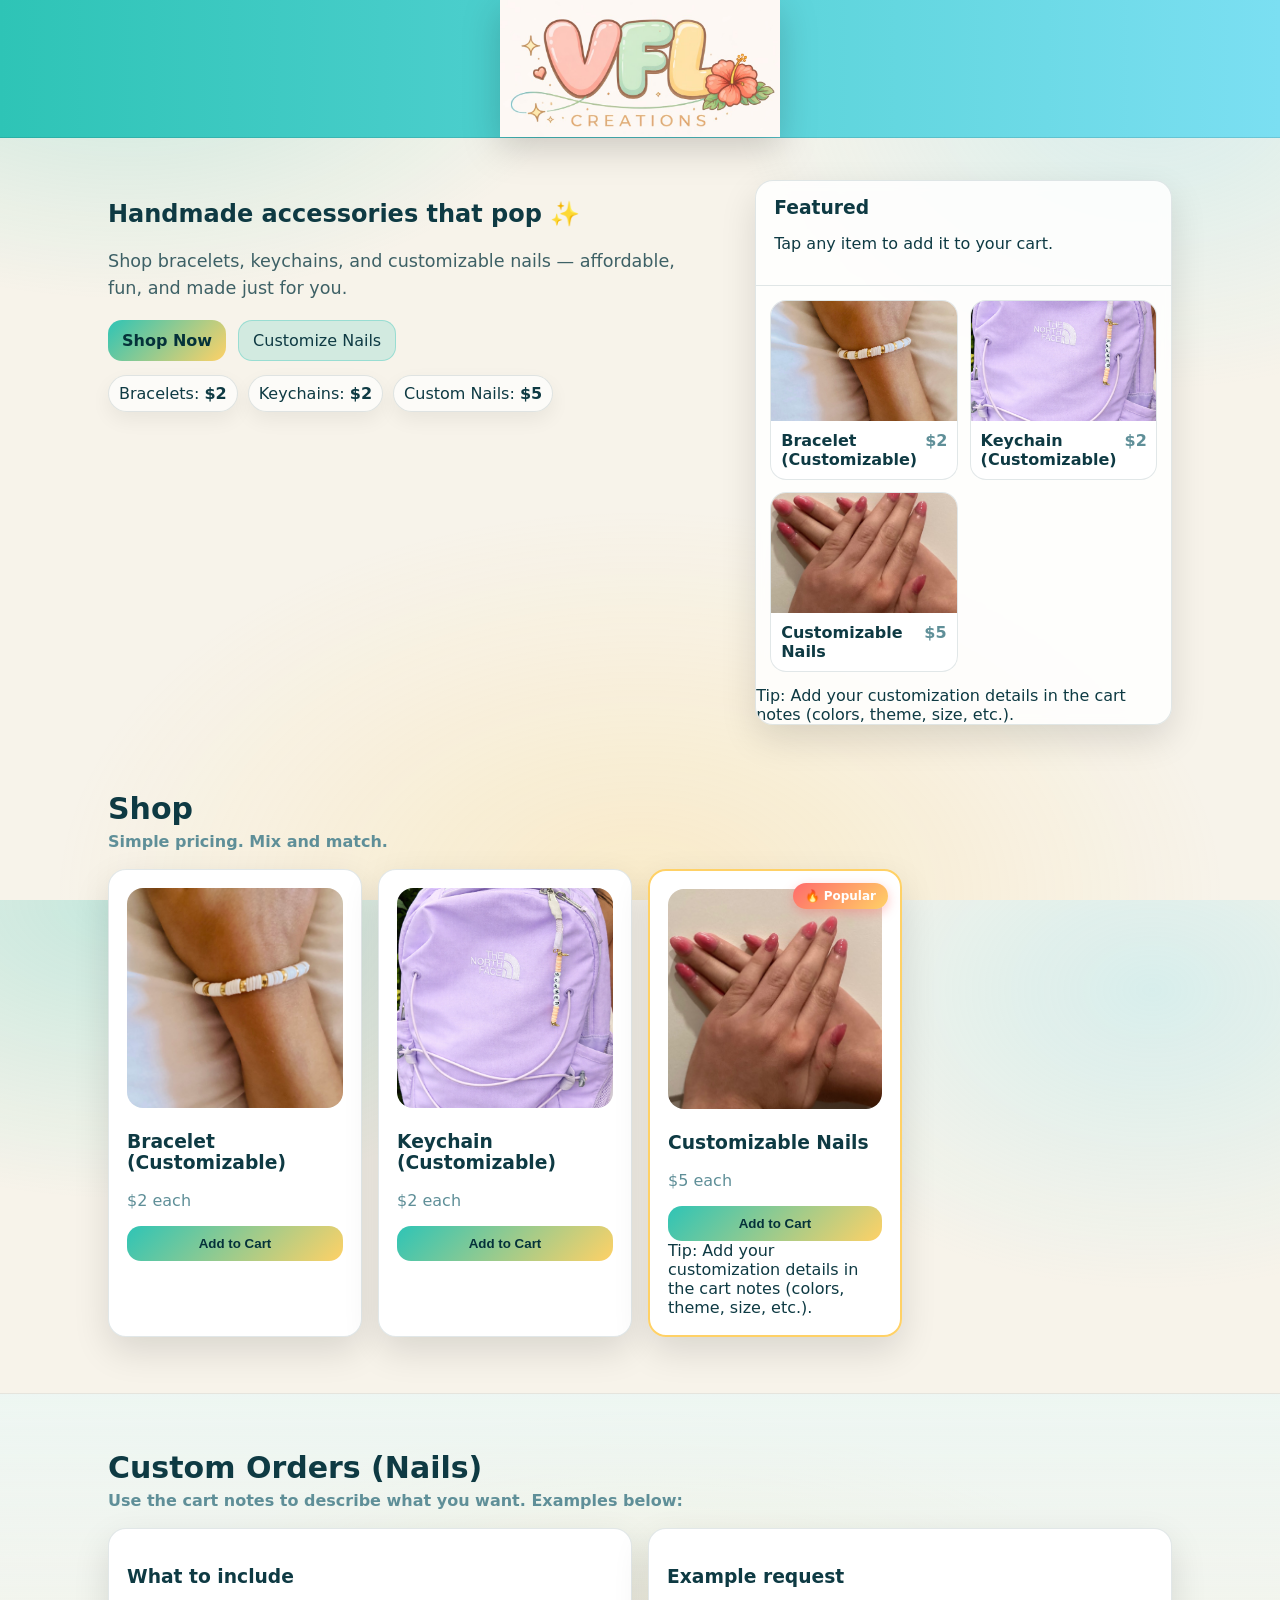
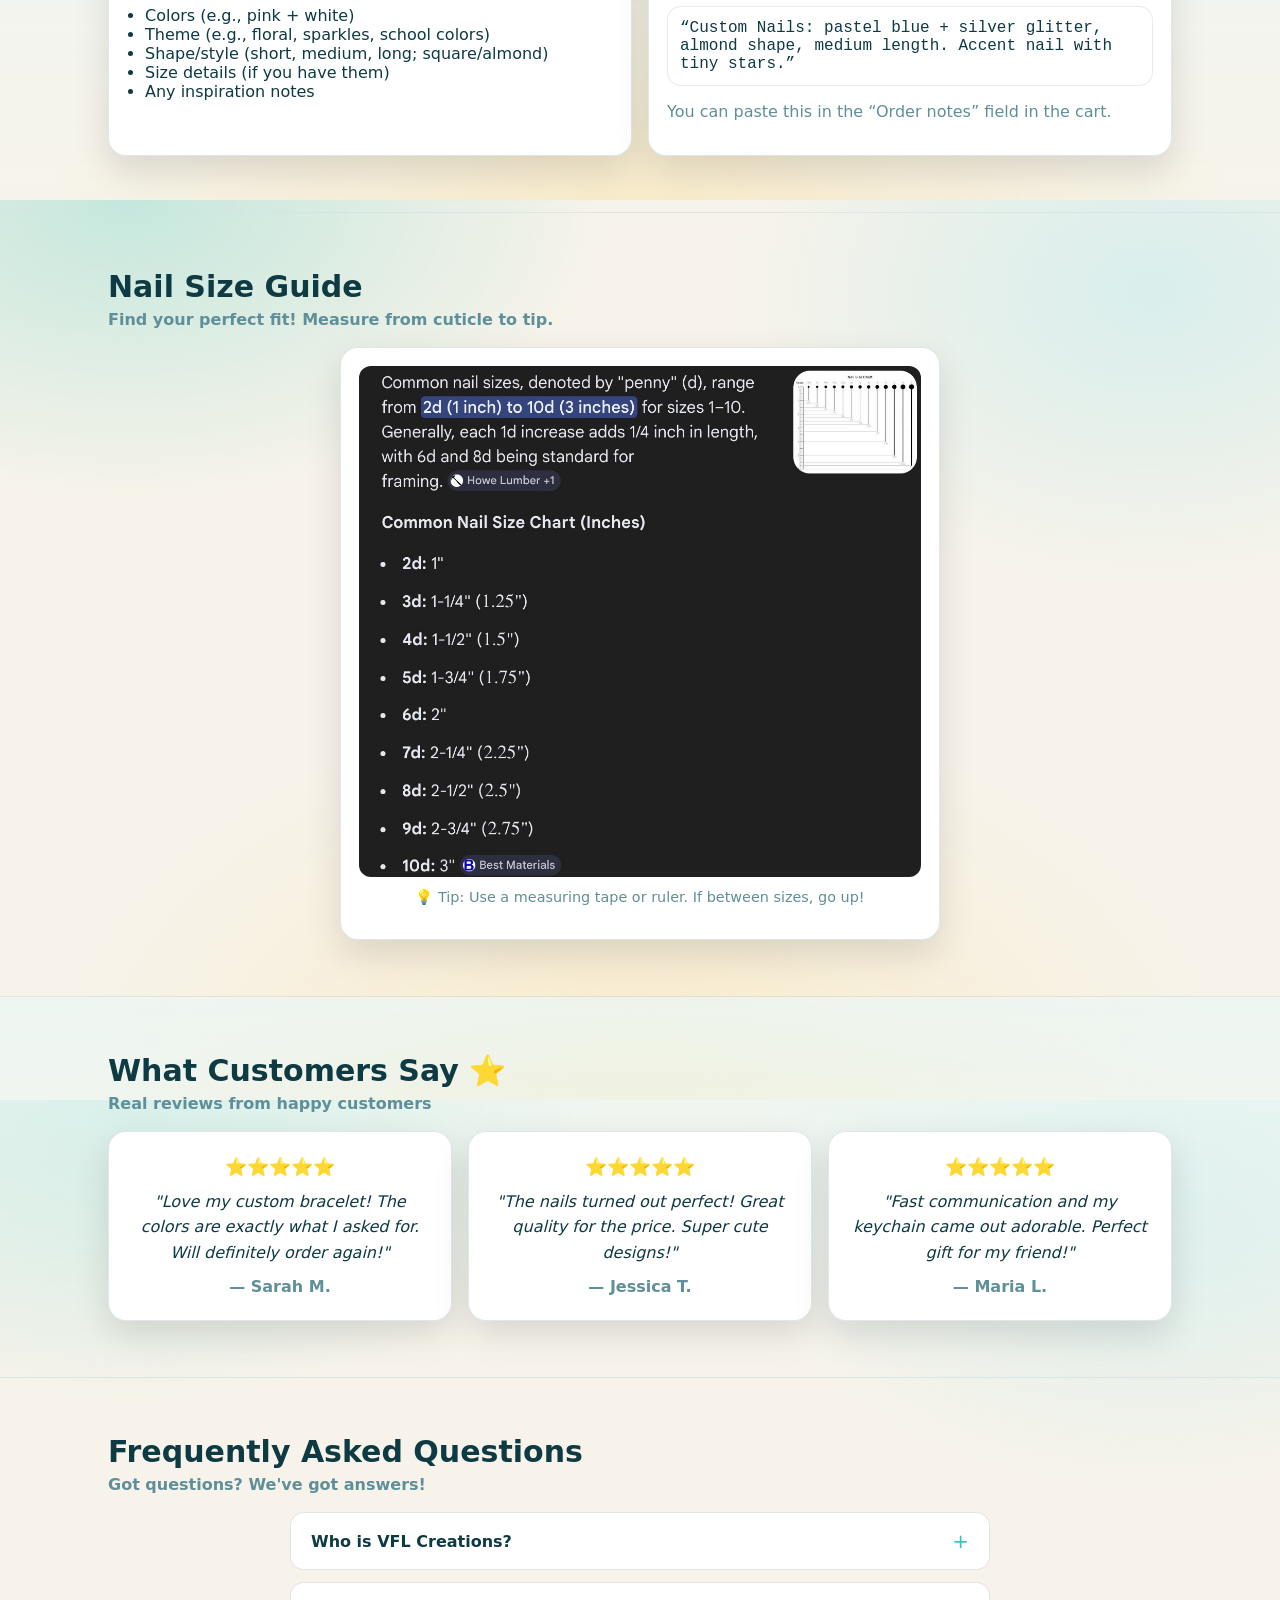
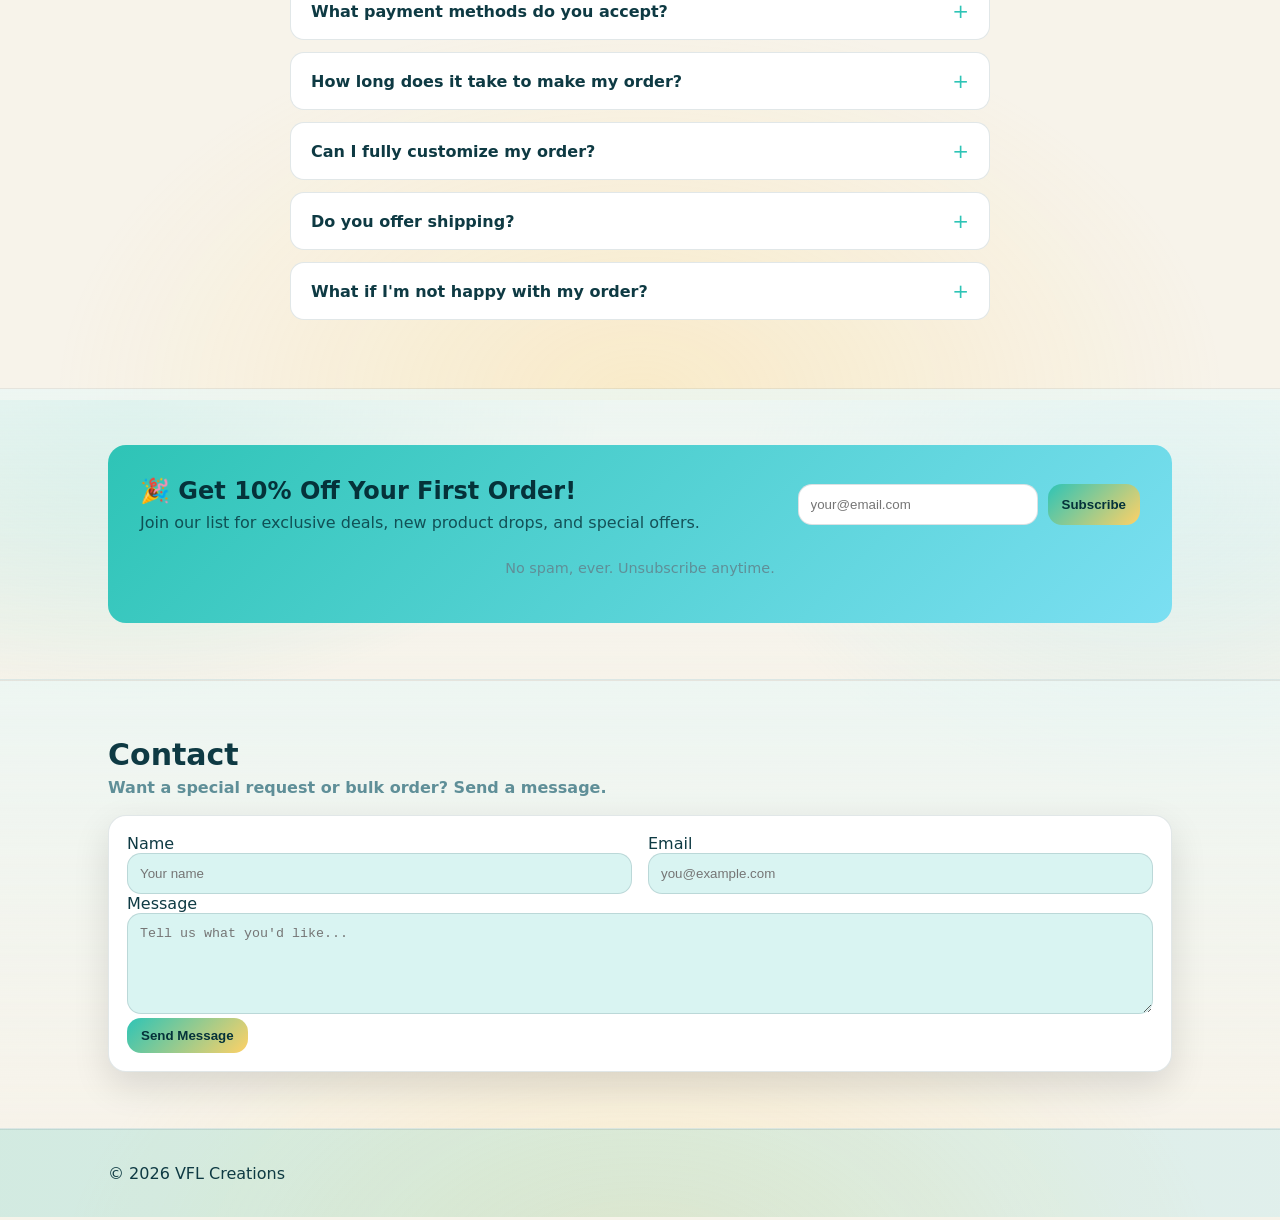
==== commit 0adfb46a: "Update Nail Size Guide to use NewNailSizeChart.jpg image" ====
--- a/index.html
+++ b/index.html
@@ -166,36 +166,11 @@
         </div>
 
         <div class="card size-chart">
-          <div class="size-row header">
-            <span>Size</span>
-            <span>Width (mm)</span>
-            <span>Best For</span>
-          </div>
-          <div class="size-row">
-            <span><strong>XS</strong></span>
-            <span>10-11mm</span>
-            <span>Pinky fingers</span>
-          </div>
-          <div class="size-row">
-            <span><strong>S</strong></span>
-            <span>12-13mm</span>
-            <span>Ring fingers</span>
-          </div>
-          <div class="size-row">
-            <span><strong>M</strong></span>
-            <span>14-15mm</span>
-            <span>Middle fingers</span>
-          </div>
-          <div class="size-row">
-            <span><strong>L</strong></span>
-            <span>16-17mm</span>
-            <span>Index fingers</span>
-          </div>
-          <div class="size-row">
-            <span><strong>XL</strong></span>
-            <span>18-20mm</span>
-            <span>Thumbs</span>
-          </div>
+          <img 
+            src="NewNailSizeChart.jpg" 
+            alt="Nail size guide chart showing measurements from XS to XL" 
+            class="size-chart-img"
+          />
           <p class="muted small" style="margin-top:12px;">💡 Tip: Use a measuring tape or ruler. If between sizes, go up!</p>
         </div>
       </div>
@@ -271,7 +246,7 @@
           <details class="faq-item">
             <summary>Do you offer shipping?</summary>
             <div class="faq-answer">
-              Yes! We offer local pickup and shipping. Shipping costs vary by location and will be discussed after you place your order.
+              Yes! We offer local pickup and shipping. Shipping costs vary by location and will be discussed after you place your order. If you're in the Austin, TX area, even better — meet up with one of our founders to get your product in person!
             </div>
           </details>
 
--- a/styles.css
+++ b/styles.css
@@ -533,7 +533,16 @@
 
 /* ===== Size Chart ===== */
 .size-chart{
-  max-width: 500px;
+  max-width: 600px;
+  margin: 0 auto;
+  text-align: center;
+}
+.size-chart-img{
+  width: 100%;
+  max-width: 100%;
+  height: auto;
+  border-radius: 12px;
+  display: block;
   margin: 0 auto;
 }
 .size-row{
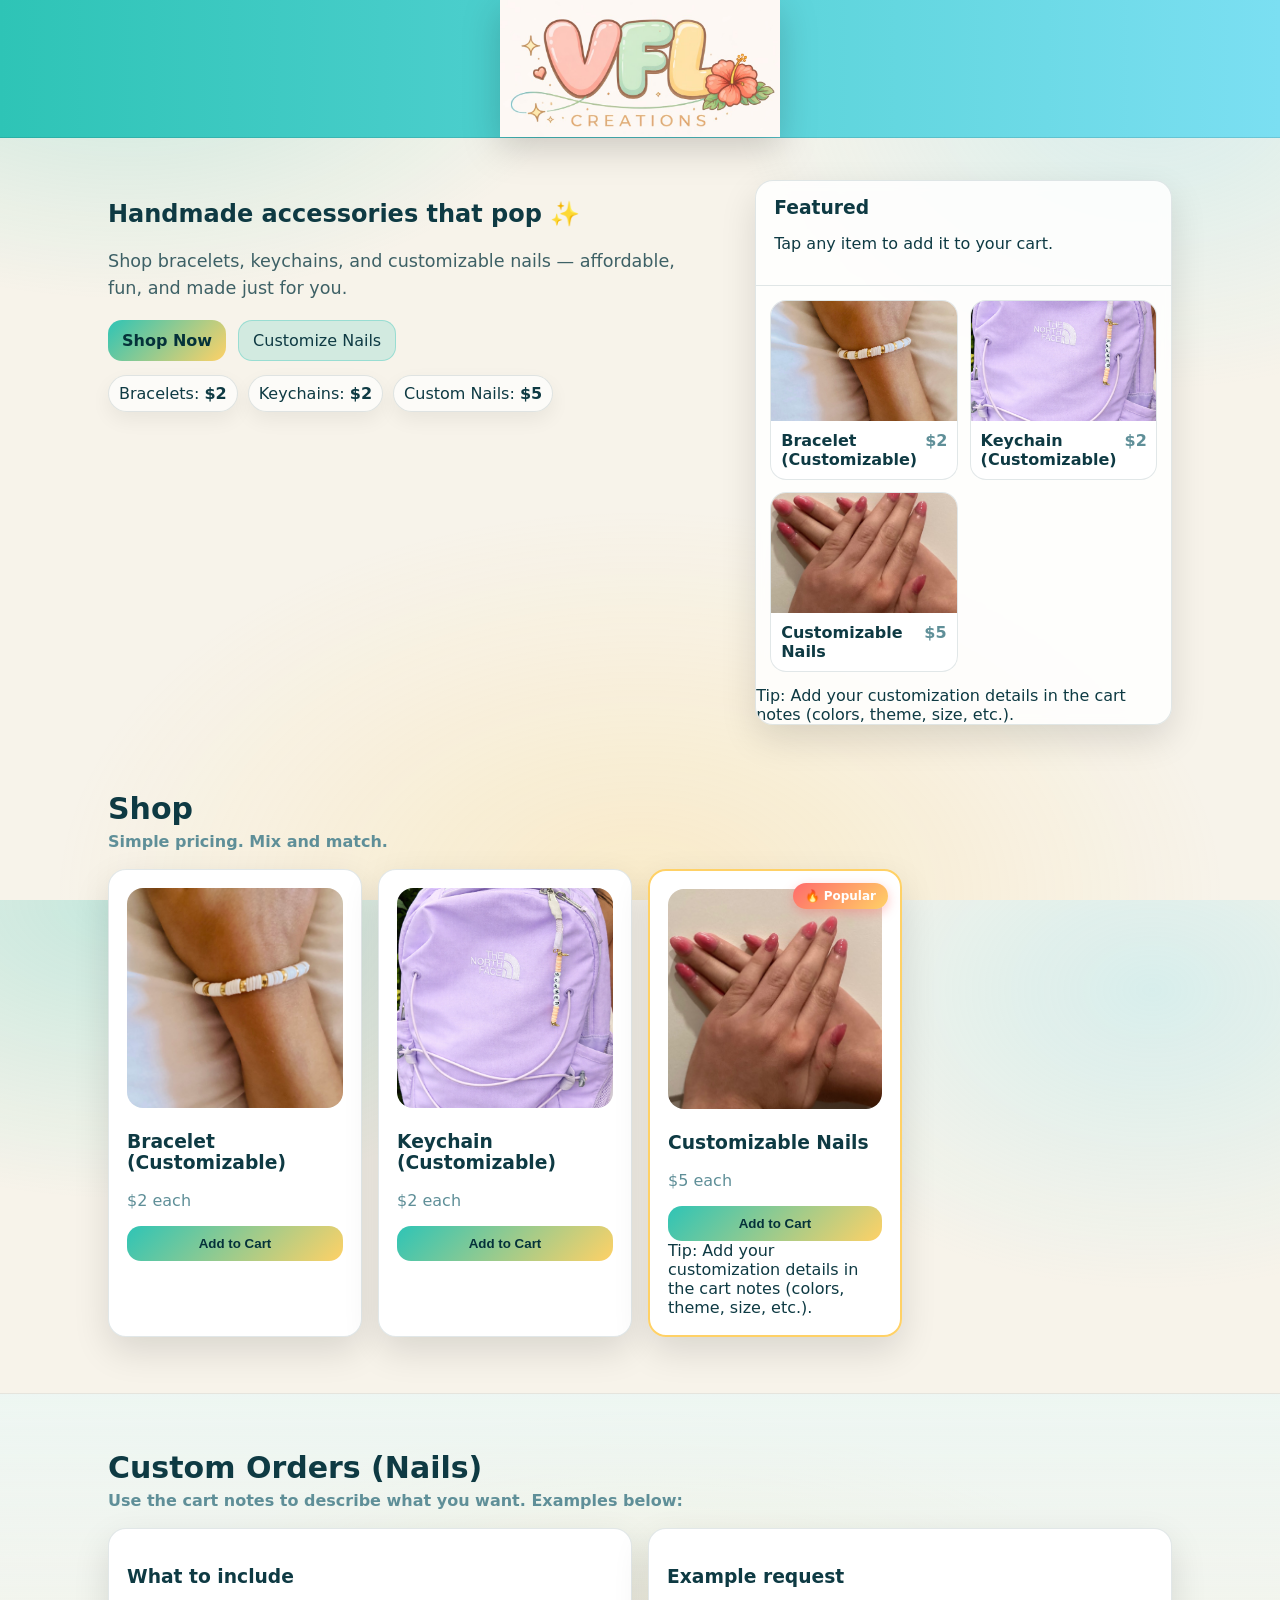
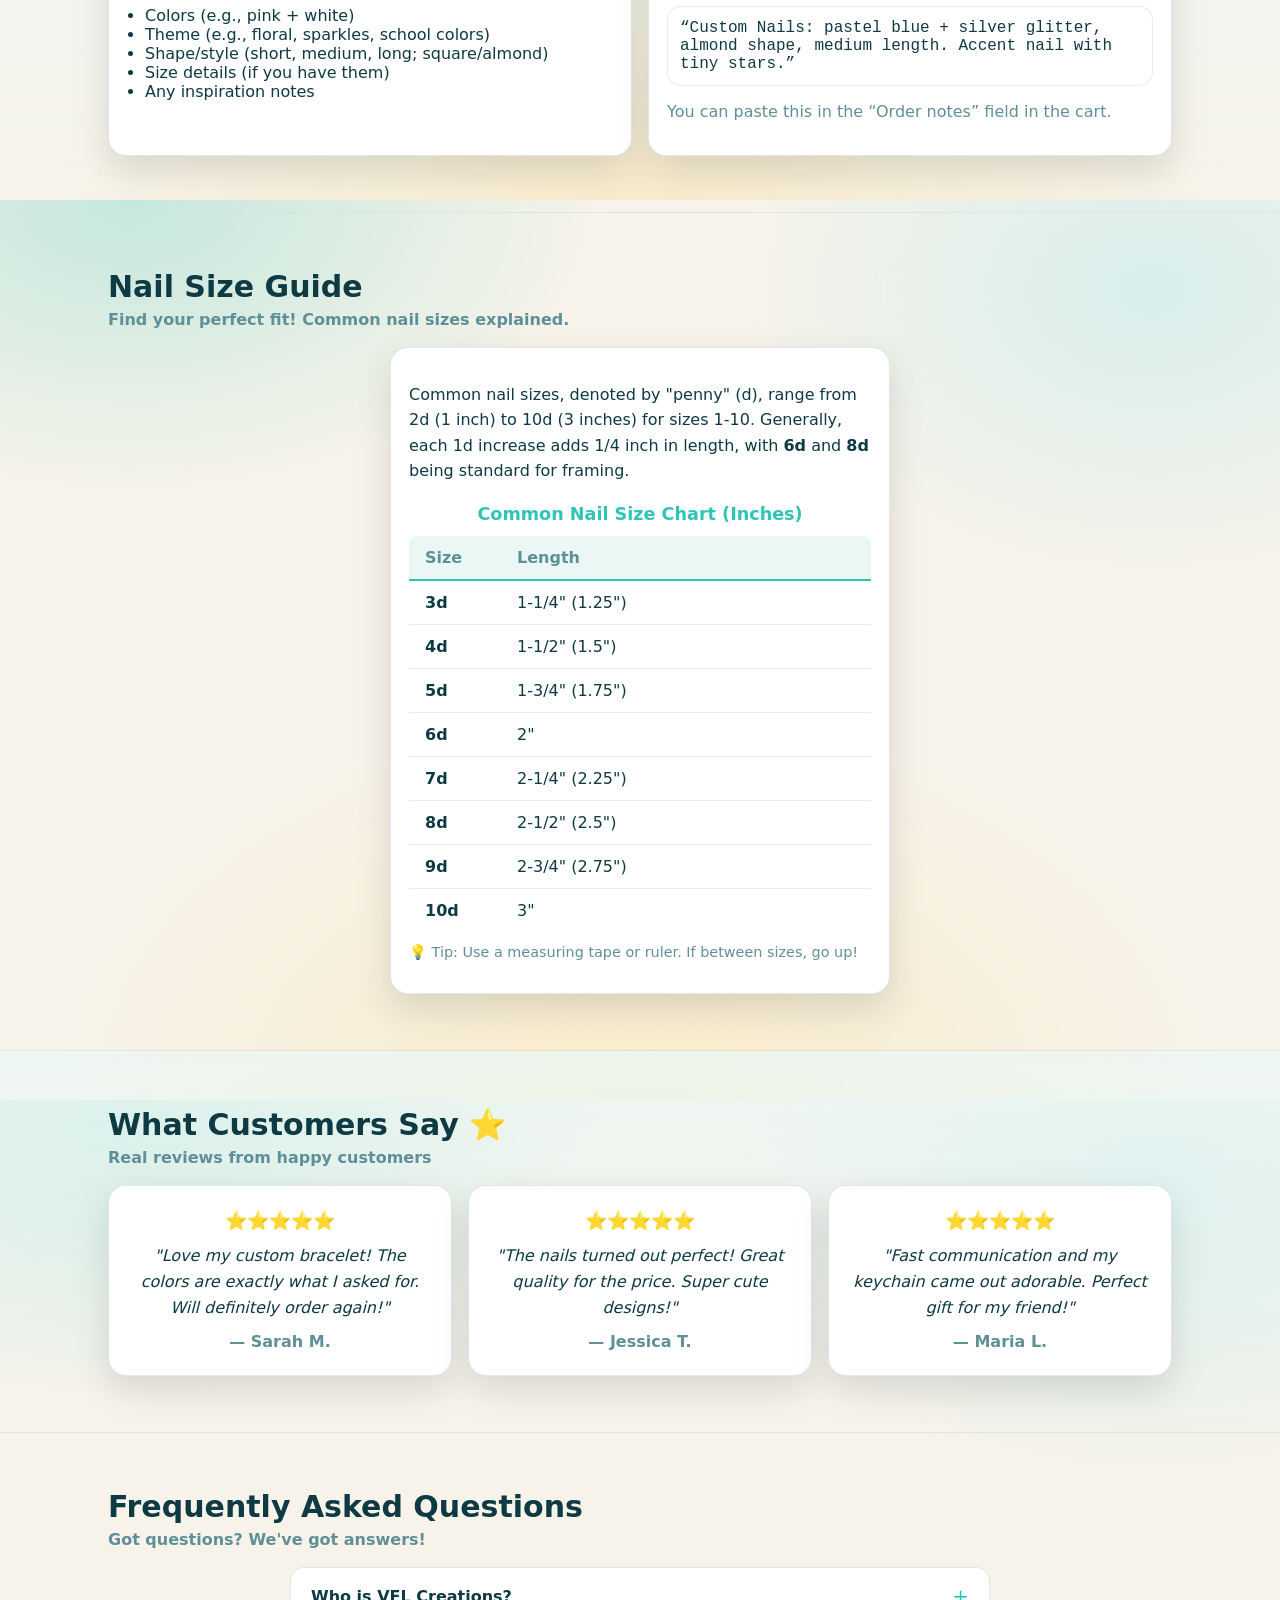
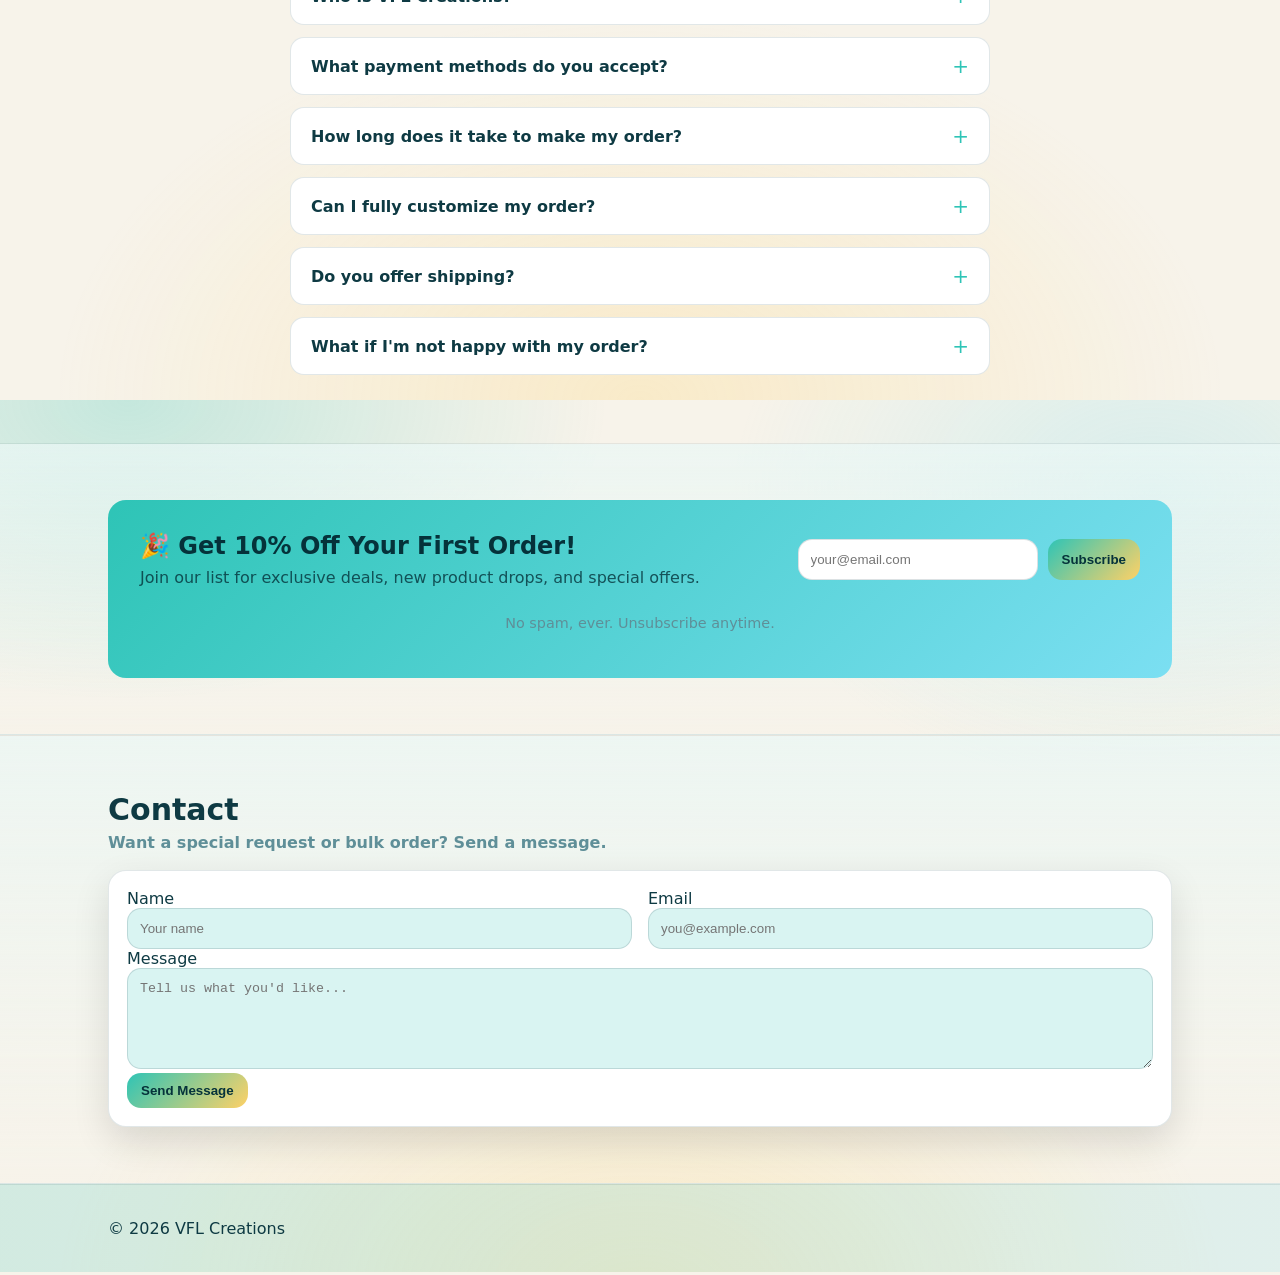
==== commit 24266a2d: "Replace nail size image with text-based penny size chart" ====
--- a/index.html
+++ b/index.html
@@ -162,15 +162,54 @@
       <div class="container">
         <div class="section-head">
           <h2>Nail Size Guide</h2>
-          <p>Find your perfect fit! Measure from cuticle to tip.</p>
+          <p>Find your perfect fit! Common nail sizes explained.</p>
         </div>
 
         <div class="card size-chart">
-          <img 
-            src="NewNailSizeChart.jpg" 
-            alt="Nail size guide chart showing measurements from XS to XL" 
-            class="size-chart-img"
-          />
+          <p class="size-intro">
+            Common nail sizes, denoted by "penny" (d), range from 2d (1 inch) to 10d (3 inches) for sizes 1-10. 
+            Generally, each 1d increase adds 1/4 inch in length, with <strong>6d</strong> and <strong>8d</strong> being standard for framing.
+          </p>
+
+          <h3 class="size-chart-title">Common Nail Size Chart (Inches)</h3>
+          
+          <div class="size-row header">
+            <span>Size</span>
+            <span>Length</span>
+          </div>
+          <div class="size-row">
+            <span><strong>3d</strong></span>
+            <span>1-1/4" (1.25")</span>
+          </div>
+          <div class="size-row">
+            <span><strong>4d</strong></span>
+            <span>1-1/2" (1.5")</span>
+          </div>
+          <div class="size-row">
+            <span><strong>5d</strong></span>
+            <span>1-3/4" (1.75")</span>
+          </div>
+          <div class="size-row">
+            <span><strong>6d</strong></span>
+            <span>2"</span>
+          </div>
+          <div class="size-row">
+            <span><strong>7d</strong></span>
+            <span>2-1/4" (2.25")</span>
+          </div>
+          <div class="size-row">
+            <span><strong>8d</strong></span>
+            <span>2-1/2" (2.5")</span>
+          </div>
+          <div class="size-row">
+            <span><strong>9d</strong></span>
+            <span>2-3/4" (2.75")</span>
+          </div>
+          <div class="size-row">
+            <span><strong>10d</strong></span>
+            <span>3"</span>
+          </div>
+          
           <p class="muted small" style="margin-top:12px;">💡 Tip: Use a measuring tape or ruler. If between sizes, go up!</p>
         </div>
       </div>
--- a/styles.css
+++ b/styles.css
@@ -533,29 +533,34 @@
 
 /* ===== Size Chart ===== */
 .size-chart{
-  max-width: 600px;
+  max-width: 500px;
   margin: 0 auto;
+  text-align: left;
+}
+.size-intro{
+  line-height: 1.6;
+  margin-bottom: 20px;
+  color: var(--text);
+}
+.size-chart-title{
+  font-size: 1.1rem;
+  color: var(--brand);
+  margin-bottom: 12px;
   text-align: center;
-}
-.size-chart-img{
-  width: 100%;
-  max-width: 100%;
-  height: auto;
-  border-radius: 12px;
-  display: block;
-  margin: 0 auto;
 }
 .size-row{
   display: grid;
-  grid-template-columns: 60px 1fr 1fr;
+  grid-template-columns: 80px 1fr;
   gap: 12px;
-  padding: 12px 0;
+  padding: 12px 16px;
   border-bottom: 1px solid rgba(14,58,67,.1);
 }
 .size-row.header{
   font-weight: 900;
   color: var(--muted);
   border-bottom: 2px solid var(--brand);
+  background: var(--soft);
+  border-radius: 8px 8px 0 0;
 }
 .size-row:last-of-type{
   border-bottom: none;
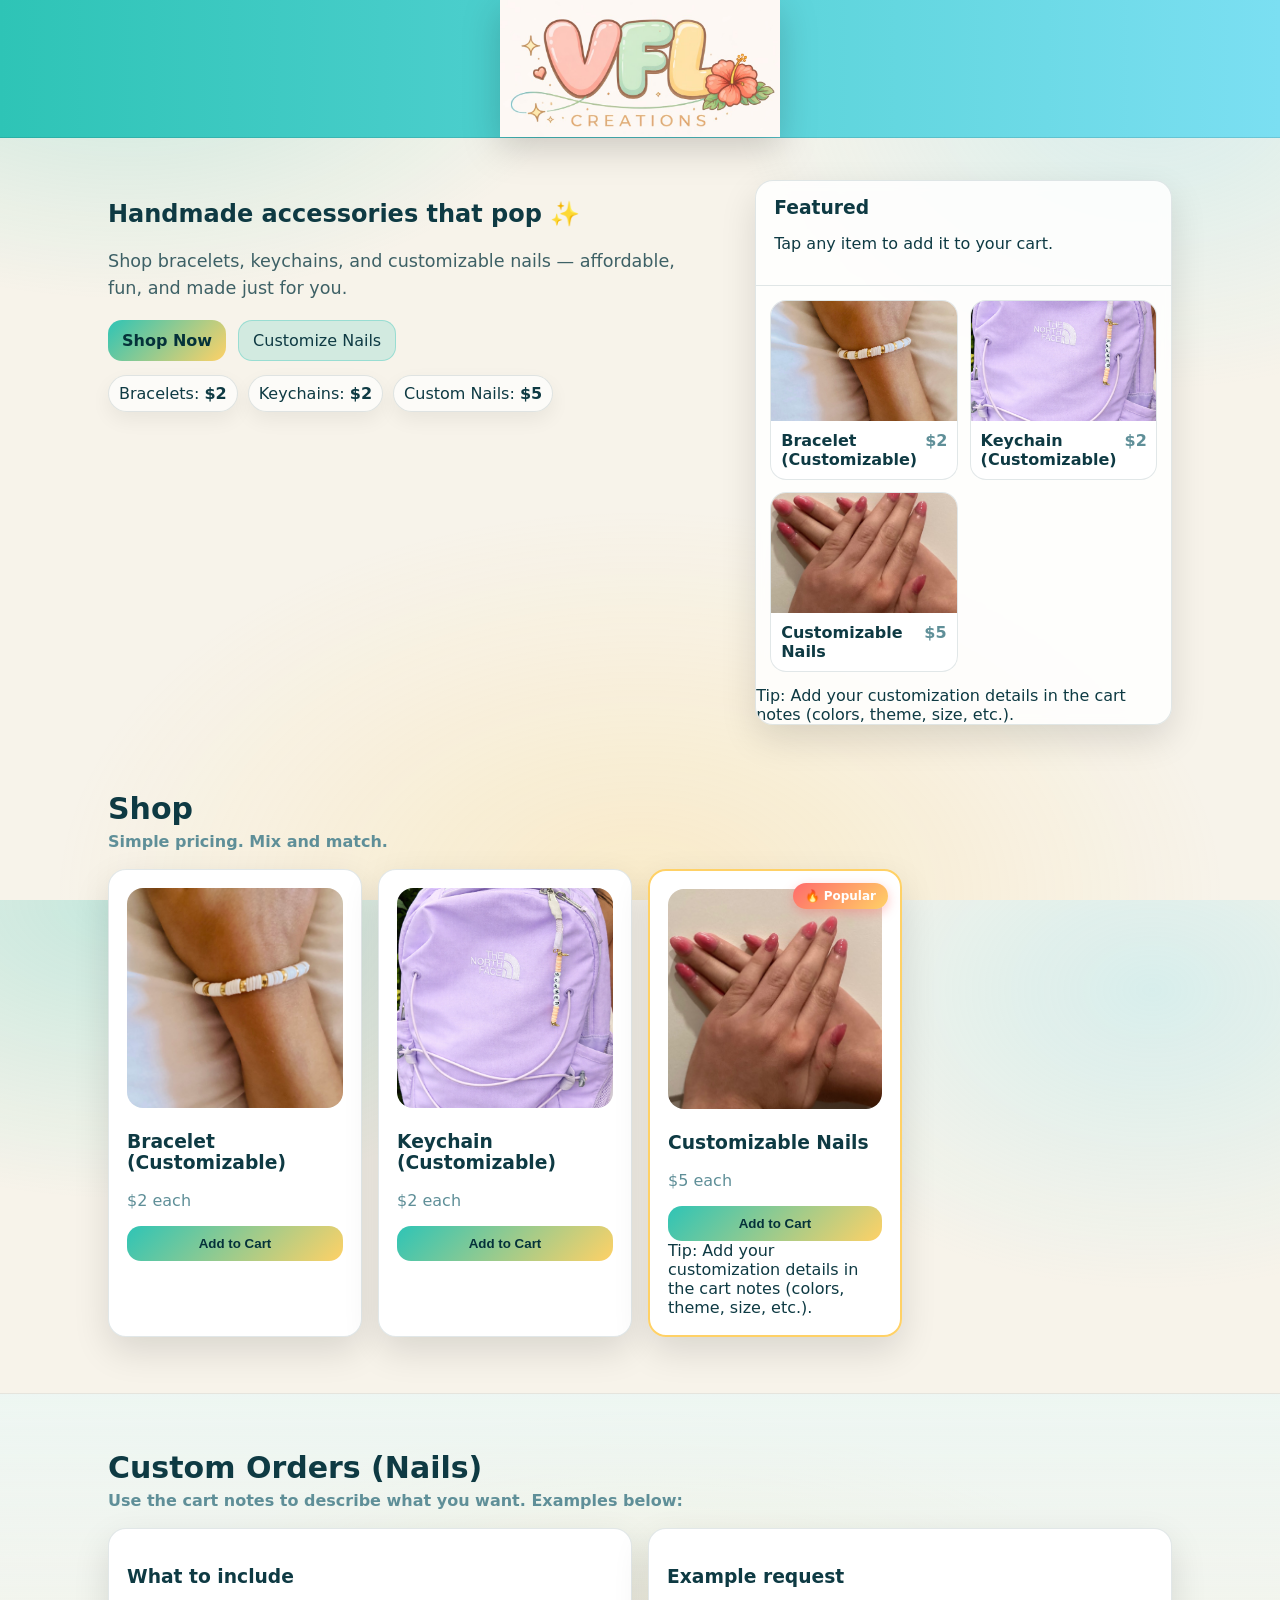
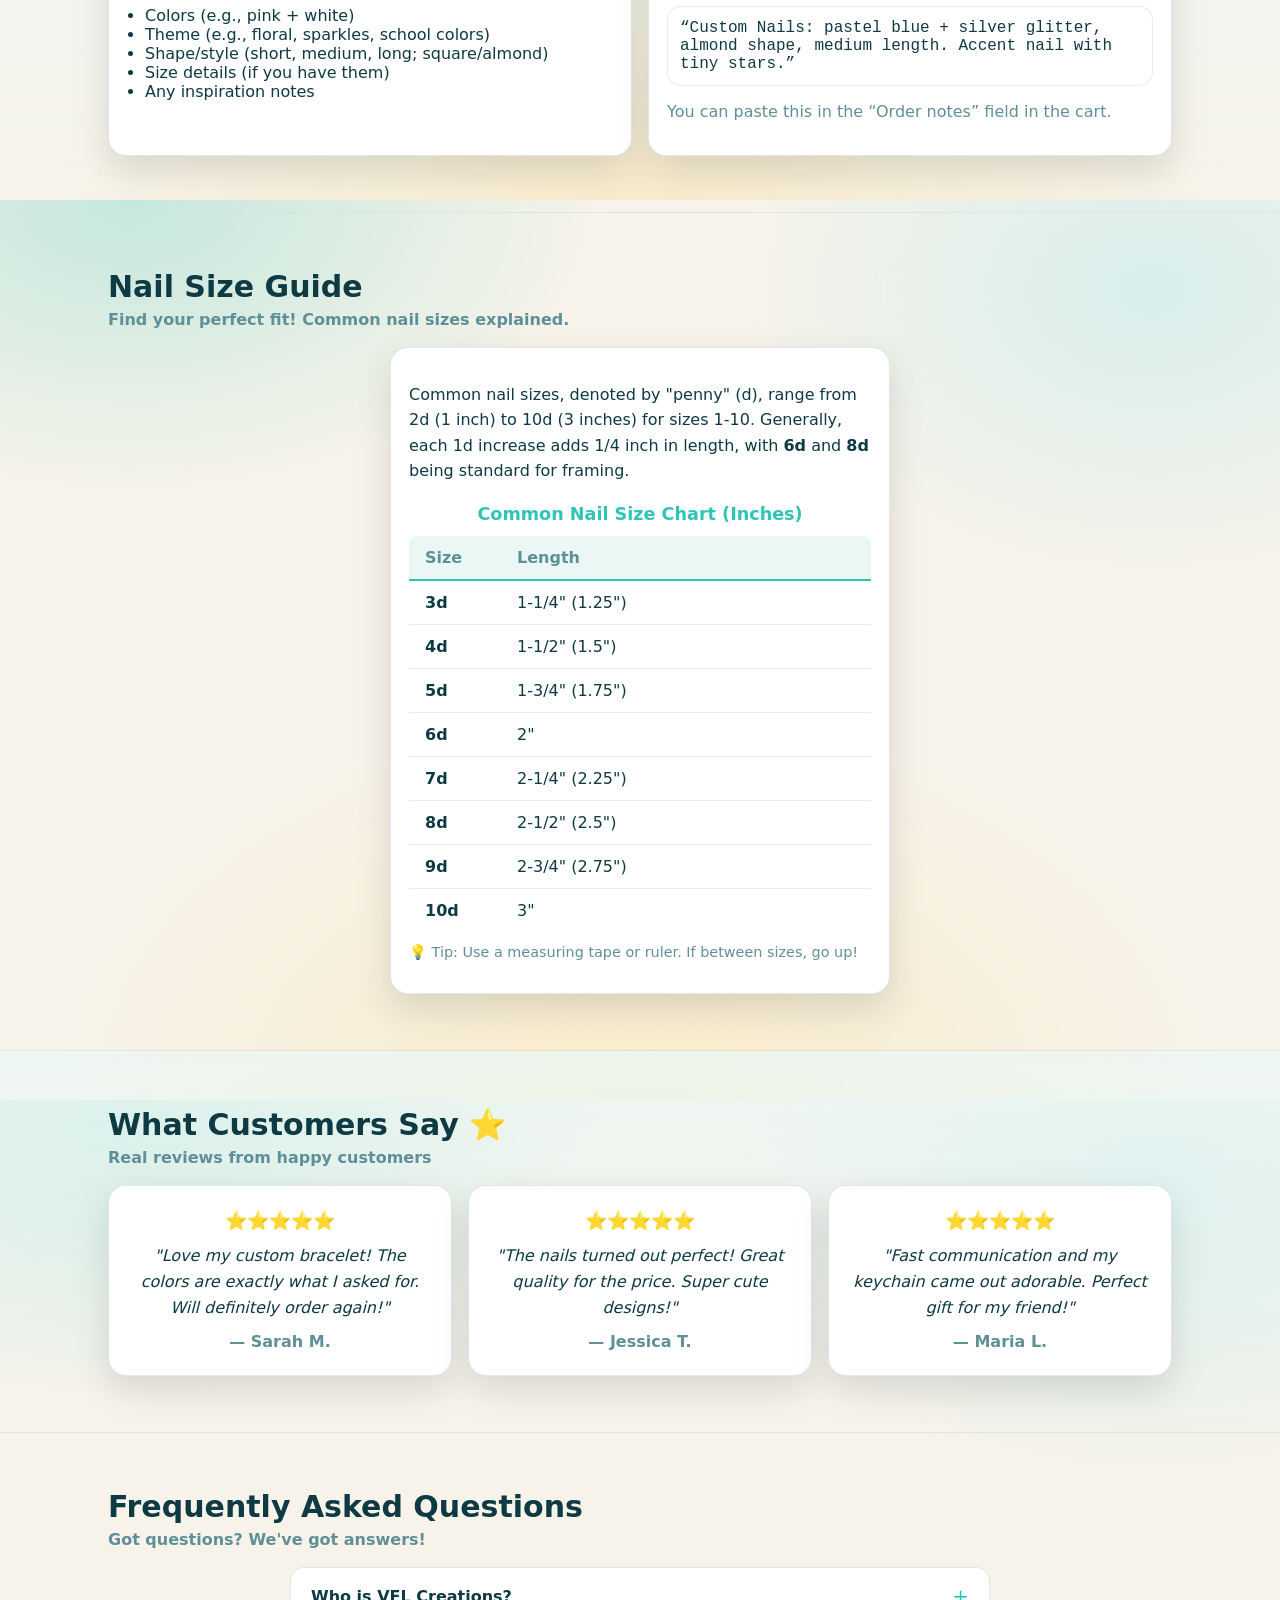
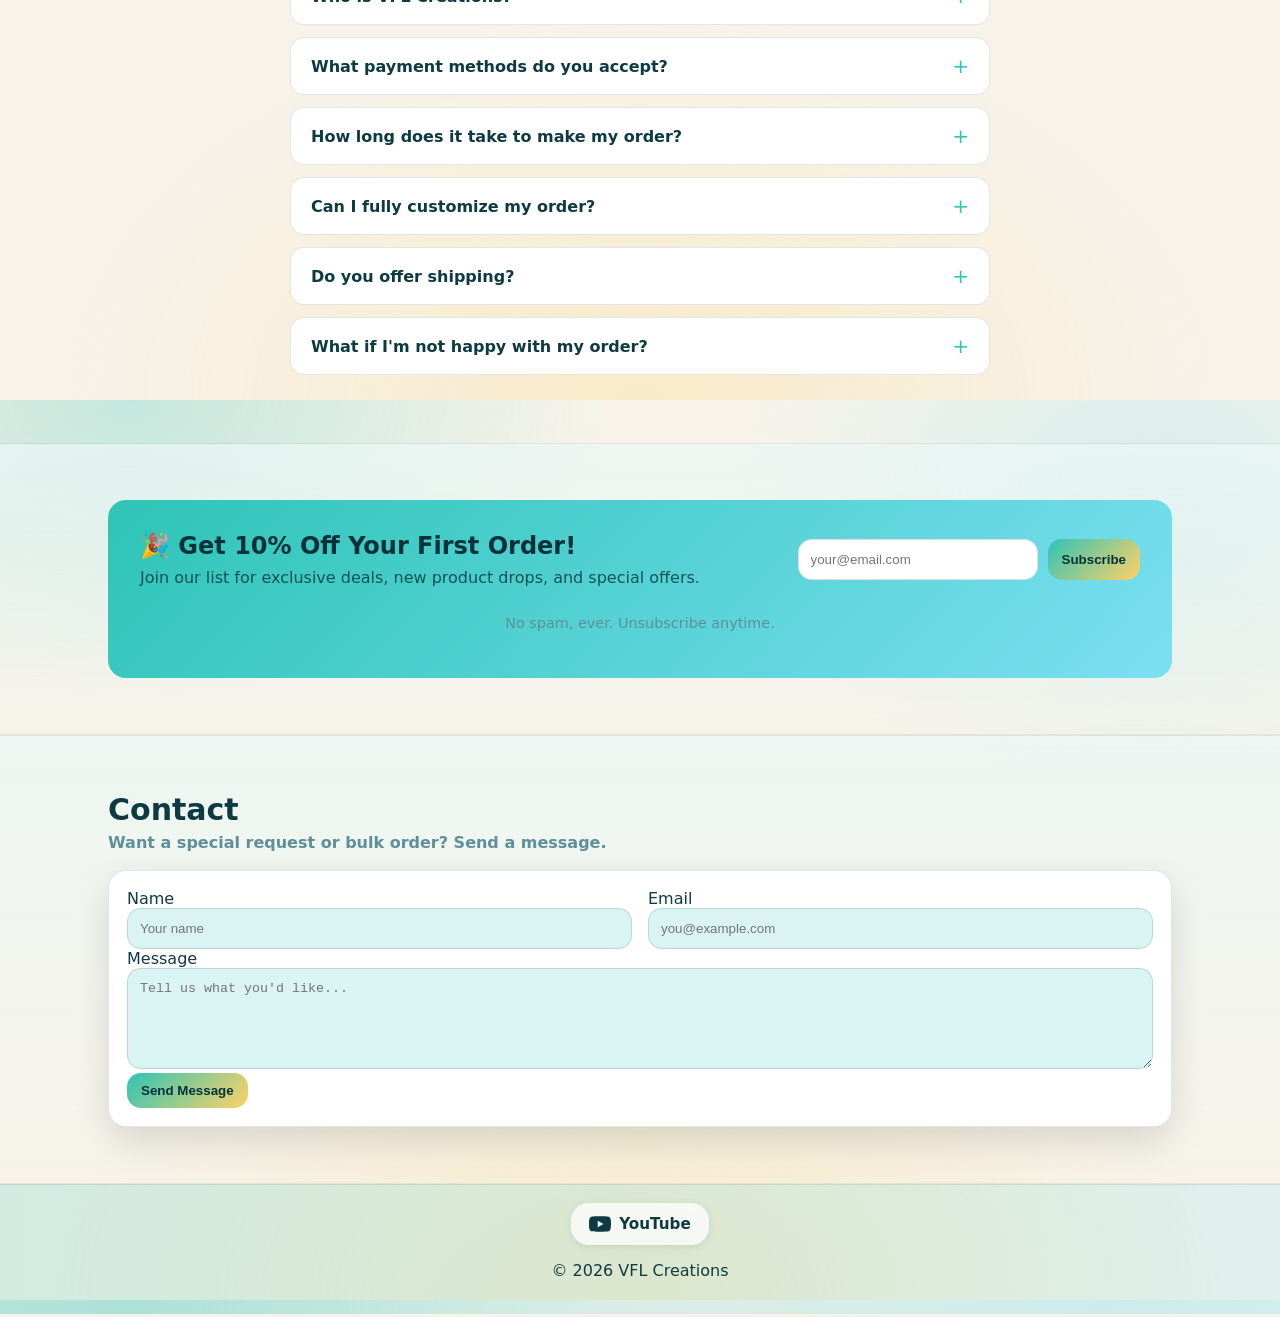
==== commit 862cb484: "Add YouTube channel link to footer" ====
--- a/index.html
+++ b/index.html
@@ -389,6 +389,14 @@
   <!-- ===== FOOTER ===== -->
   <footer class="site-footer">
     <div class="container">
+      <div class="social-links">
+        <a href="https://www.youtube.com/@VFLCreations" target="_blank" rel="noopener noreferrer" class="social-link youtube" aria-label="VFL Creations on YouTube">
+          <svg class="social-icon" viewBox="0 0 24 24" fill="currentColor" aria-hidden="true">
+            <path d="M23.498 6.186a3.016 3.016 0 0 0-2.122-2.136C19.505 3.545 12 3.545 12 3.545s-7.505 0-9.377.505A3.017 3.017 0 0 0 .502 6.186C0 8.07 0 12 0 12s0 3.93.502 5.814a3.016 3.016 0 0 0 2.122 2.136c1.871.505 9.376.505 9.376.505s7.505 0 9.377-.505a3.015 3.015 0 0 0 2.122-2.136C24 15.93 24 12 24 12s0-3.93-.502-5.814zM9.545 15.568V8.432L15.818 12l-6.273 3.568z"/>
+          </svg>
+          <span>YouTube</span>
+        </a>
+      </div>
       <p>© <span id="year"></span> VFL Creations</p>
     </div>
   </footer>
--- a/styles.css
+++ b/styles.css
@@ -357,8 +357,42 @@
   padding:18px 0;
   background:linear-gradient(90deg, rgba(46,196,182,.18), rgba(123,223,242,.18));
   border-top:1px solid rgba(14,58,67,.10);
+  text-align:center;
 }
 .footer-row{display:flex; justify-content:space-between; align-items:center; gap:12px; flex-wrap:wrap;}
+
+/* Social Links */
+.social-links{
+  display:flex;
+  justify-content:center;
+  gap:16px;
+  margin-bottom:12px;
+}
+.social-link{
+  display:inline-flex;
+  align-items:center;
+  gap:8px;
+  padding:10px 18px;
+  border-radius:var(--radius);
+  background:rgba(255,255,255,.75);
+  color:var(--text);
+  font-weight:700;
+  font-size:.95rem;
+  transition:all .2s ease;
+  box-shadow:0 2px 8px rgba(0,0,0,.08);
+}
+.social-link:hover{
+  background:#fff;
+  transform:translateY(-2px);
+  box-shadow:0 4px 12px rgba(0,0,0,.12);
+}
+.social-link.youtube:hover{
+  color:#ff0000;
+}
+.social-icon{
+  width:22px;
+  height:22px;
+}
 
 
 /* ===== Layout helpers ===== */
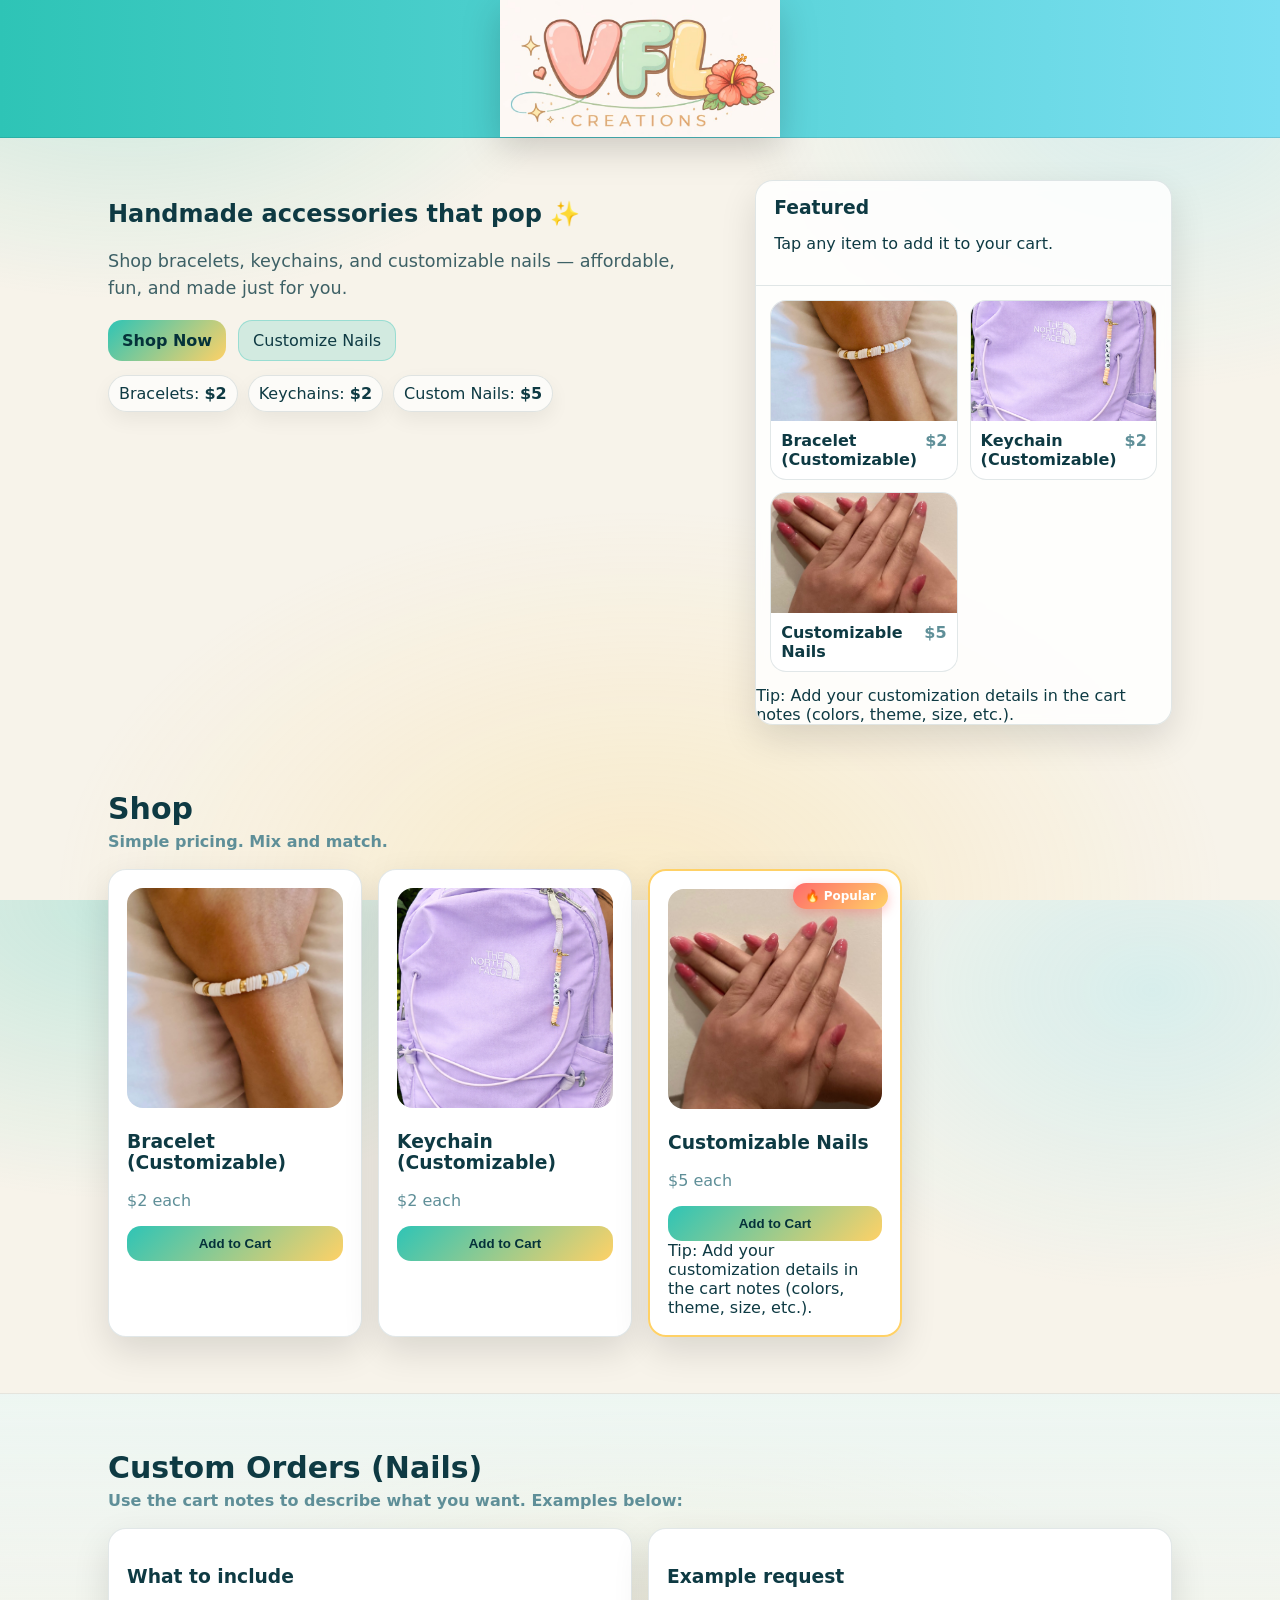
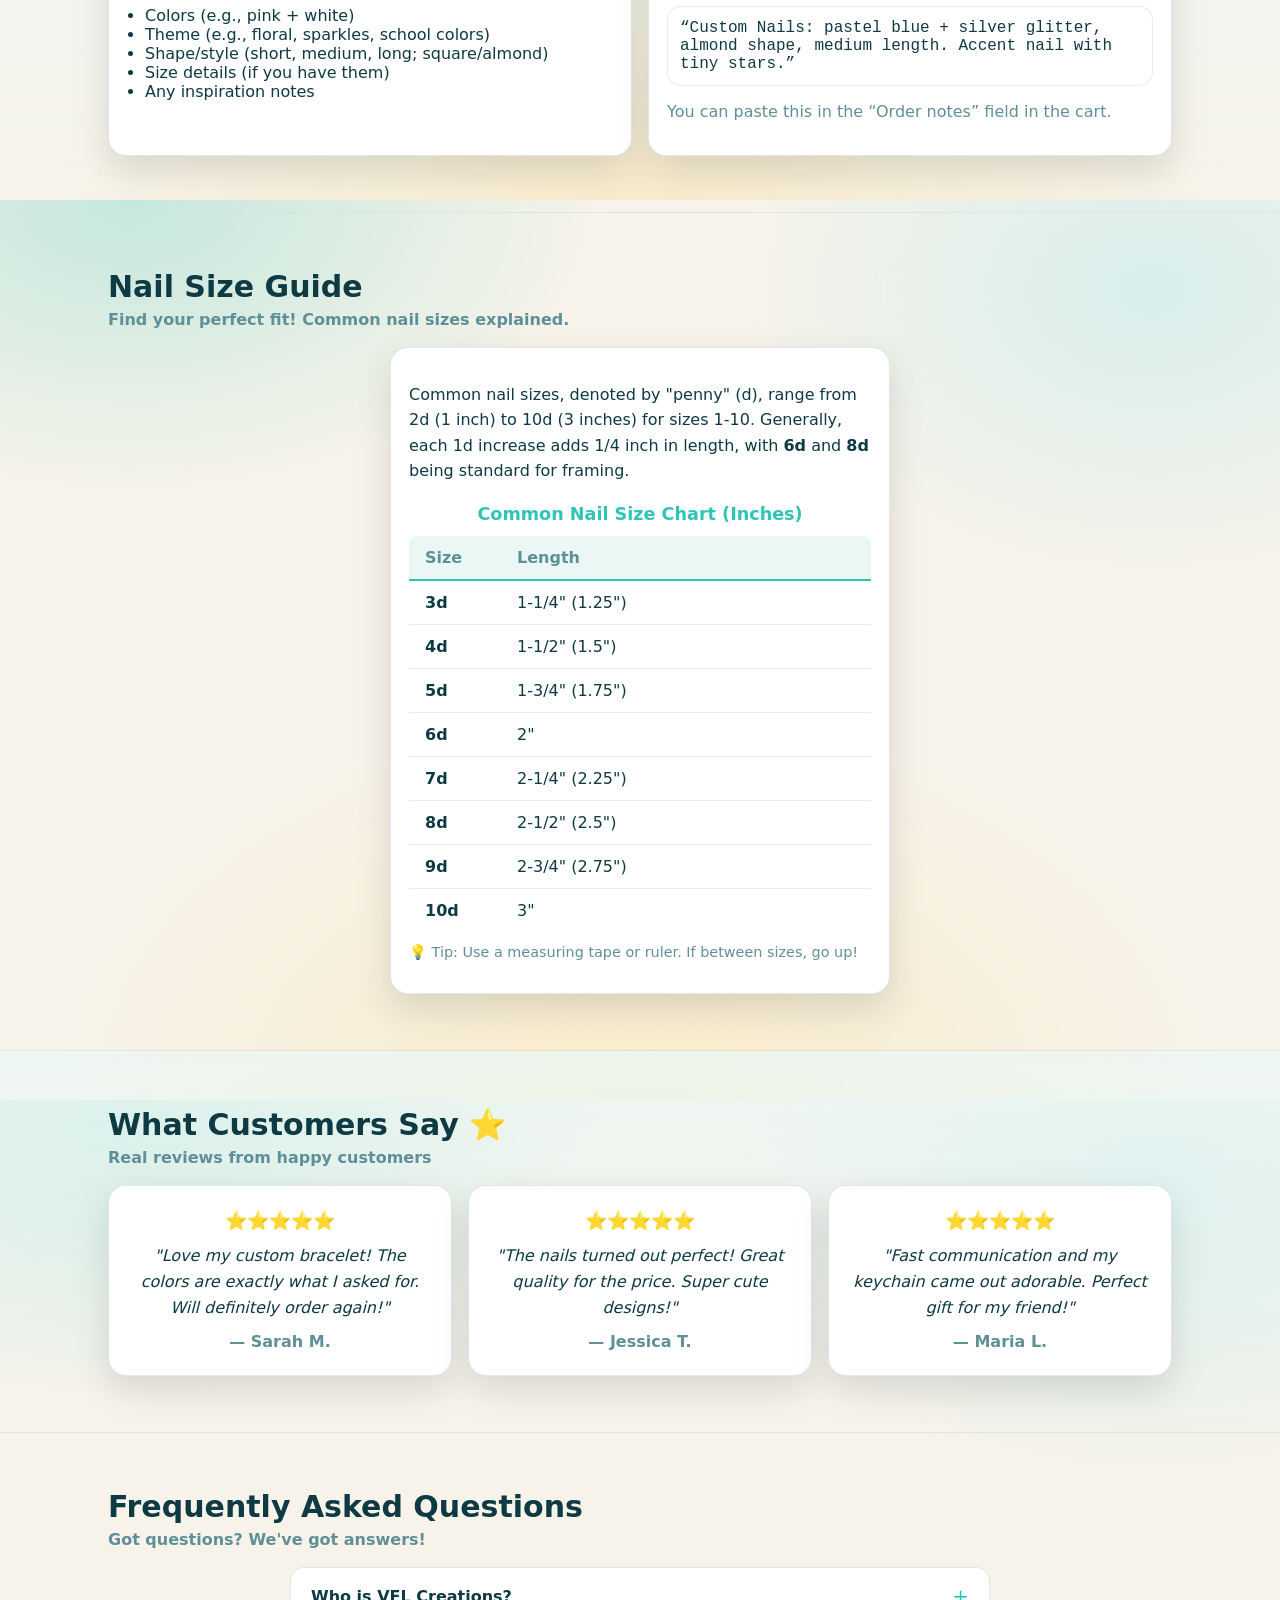
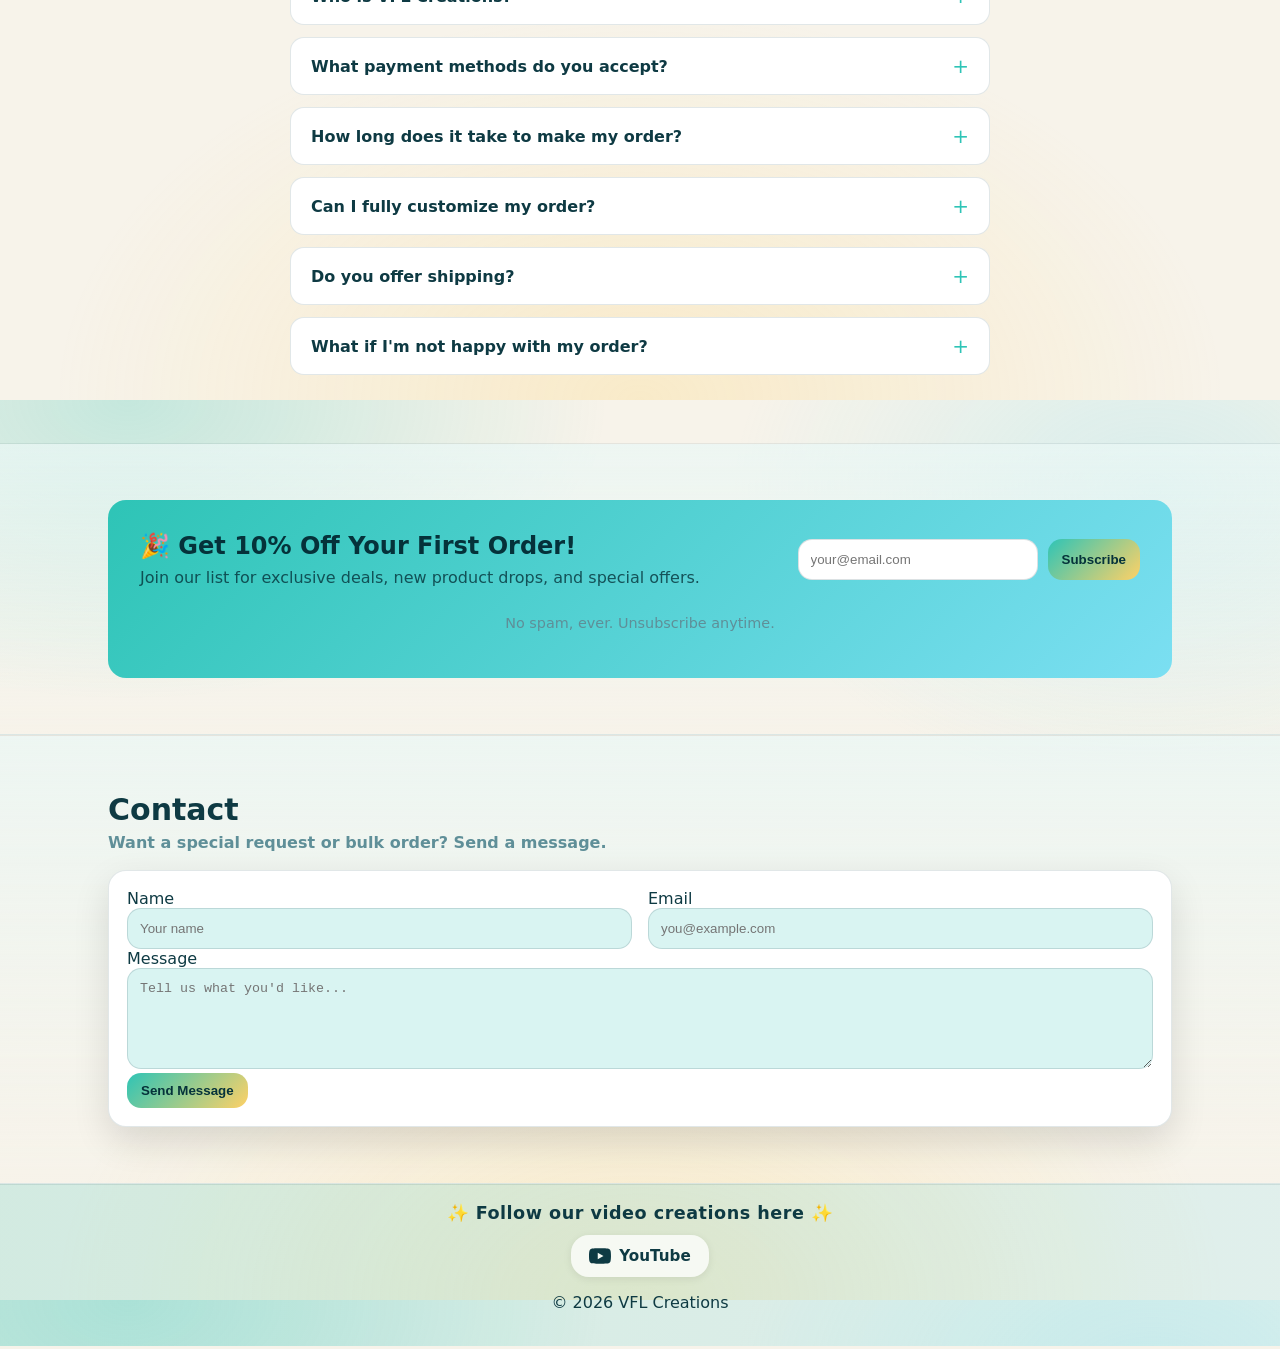
==== commit 1d4e211c: "Add jazzy heading text above YouTube link" ====
--- a/index.html
+++ b/index.html
@@ -389,6 +389,7 @@
   <!-- ===== FOOTER ===== -->
   <footer class="site-footer">
     <div class="container">
+      <p class="social-heading">✨ Follow our video creations here ✨</p>
       <div class="social-links">
         <a href="https://www.youtube.com/@VFLCreations" target="_blank" rel="noopener noreferrer" class="social-link youtube" aria-label="VFL Creations on YouTube">
           <svg class="social-icon" viewBox="0 0 24 24" fill="currentColor" aria-hidden="true">
--- a/styles.css
+++ b/styles.css
@@ -362,6 +362,13 @@
 .footer-row{display:flex; justify-content:space-between; align-items:center; gap:12px; flex-wrap:wrap;}
 
 /* Social Links */
+.social-heading{
+  font-size:1.1rem;
+  font-weight:700;
+  color:var(--text);
+  margin:0 0 12px 0;
+  letter-spacing:.5px;
+}
 .social-links{
   display:flex;
   justify-content:center;
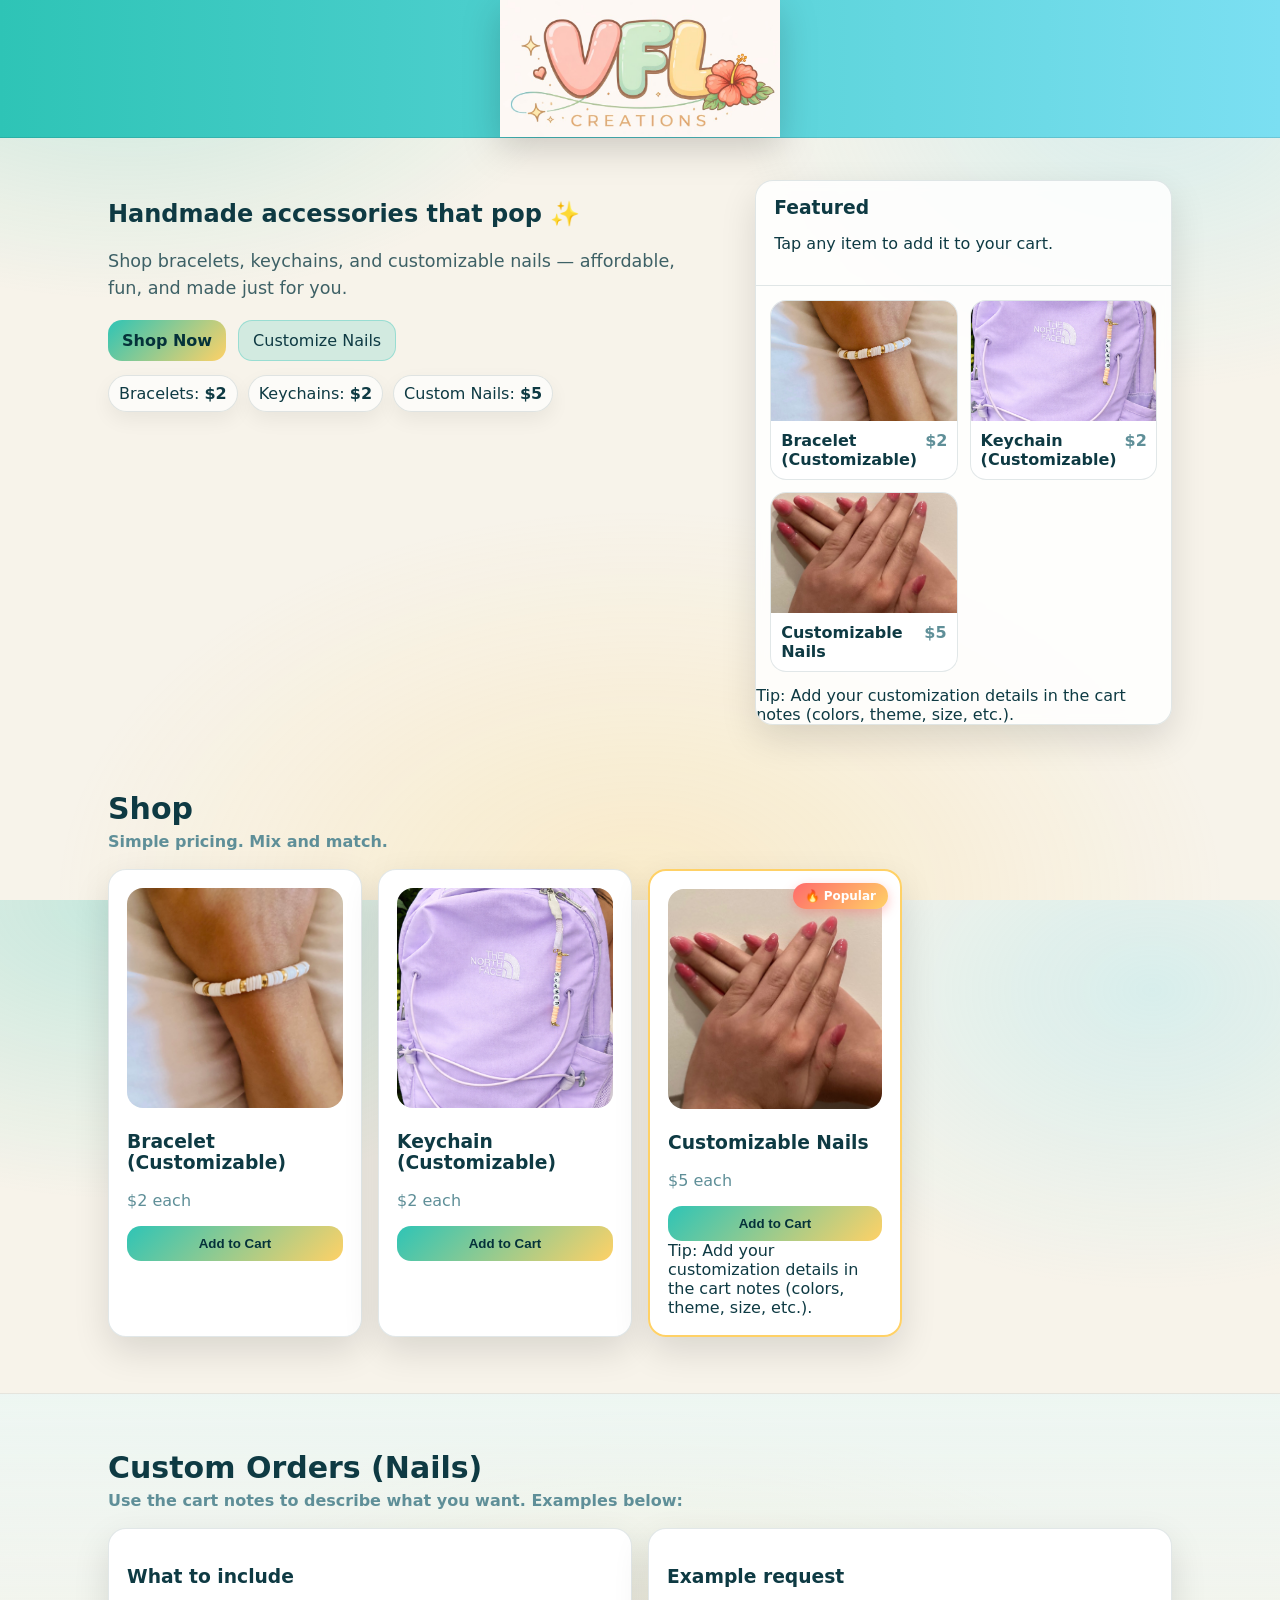
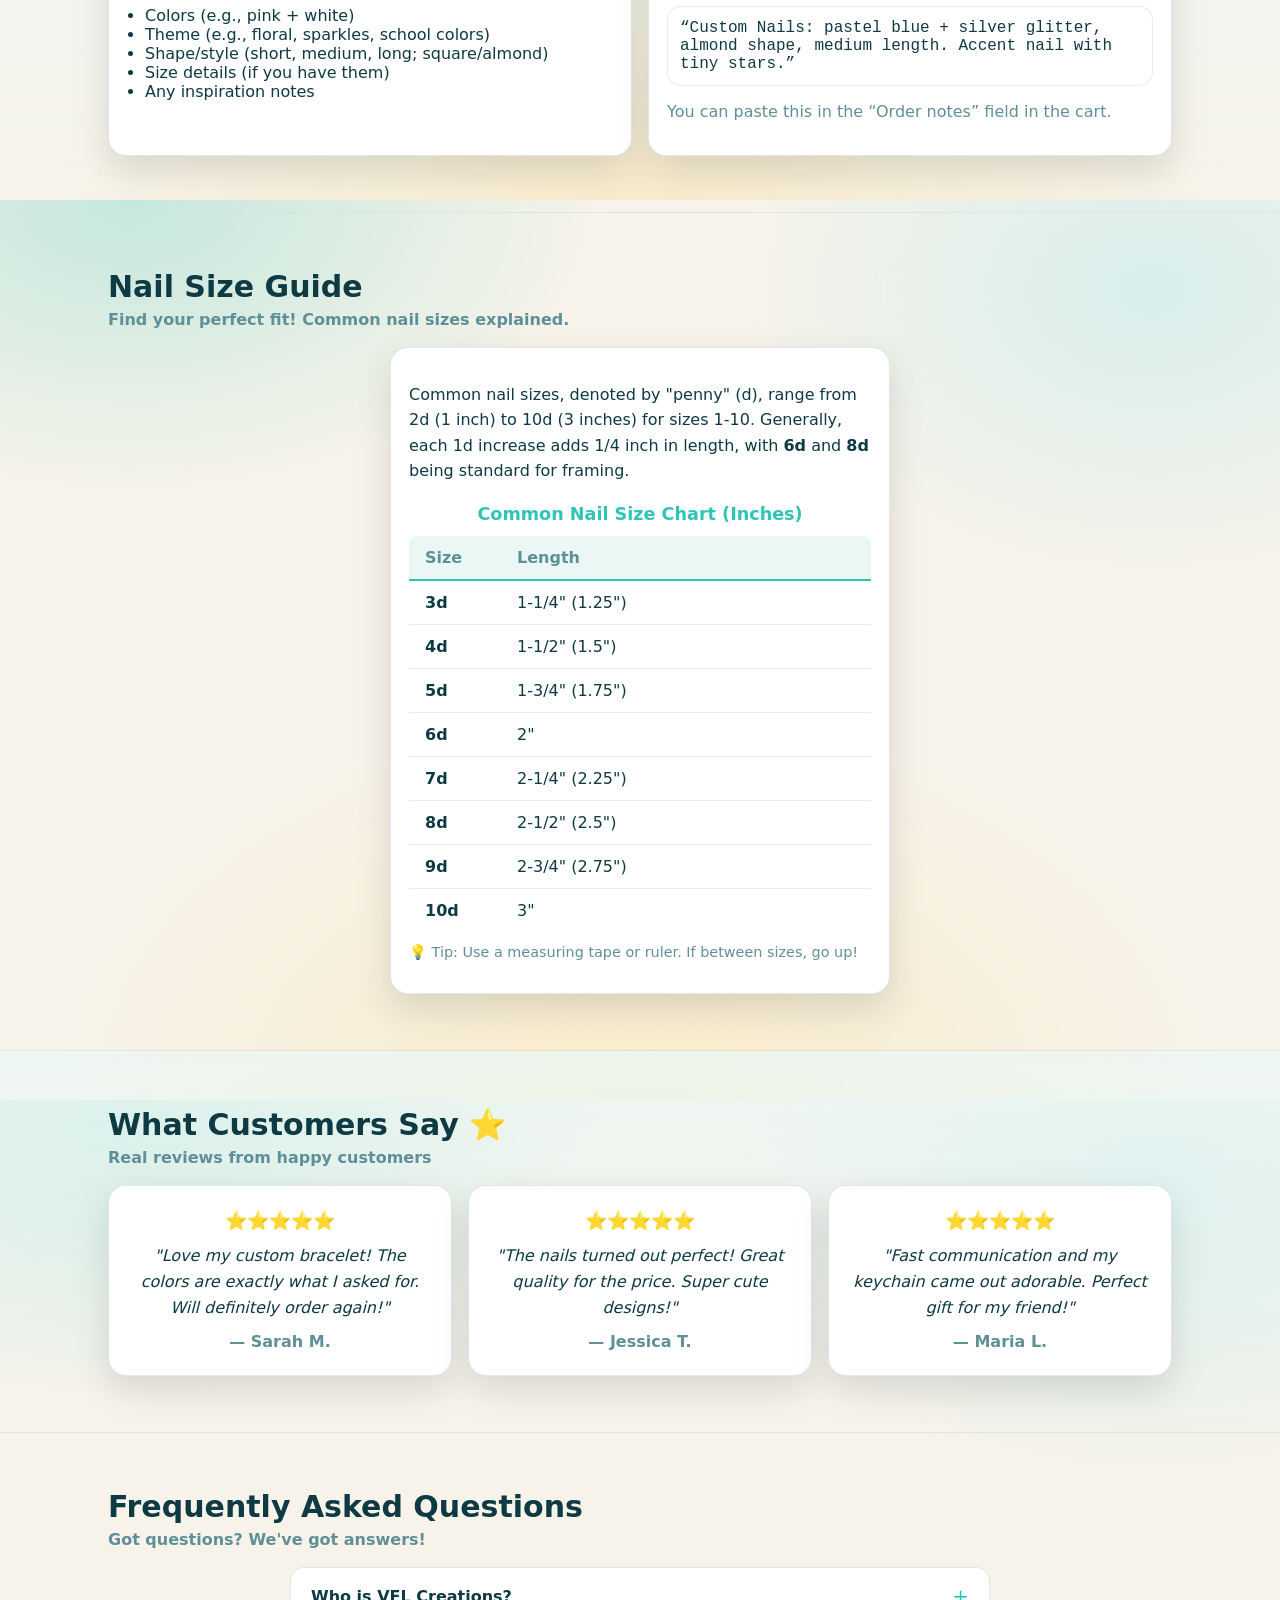
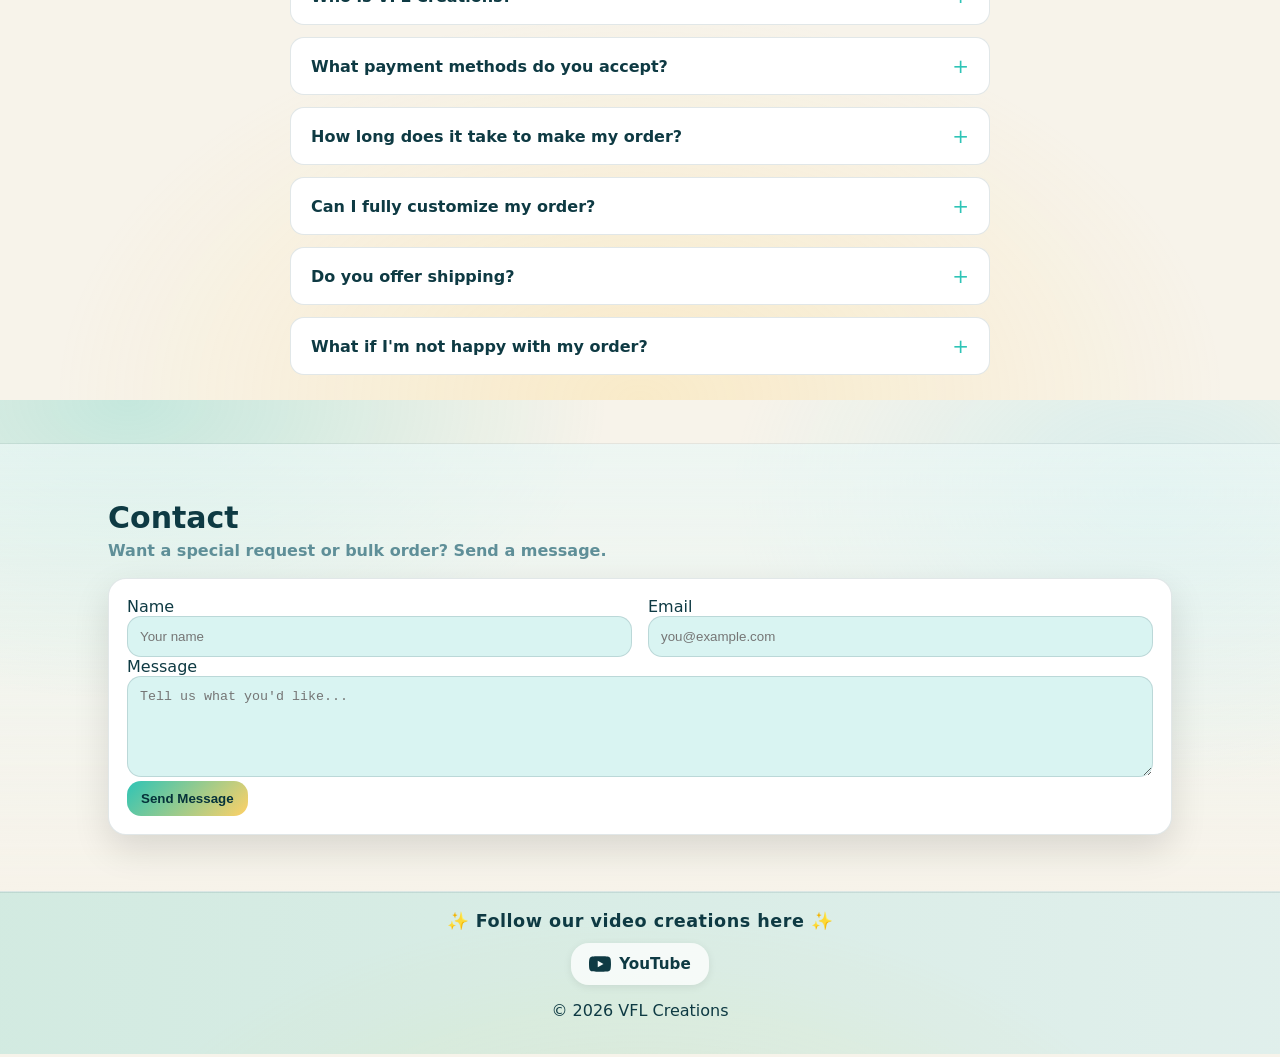
==== commit 47553475: "Remove newsletter subscribe / 10% off section" ====
--- a/index.html
+++ b/index.html
@@ -299,23 +299,6 @@
       </div>
     </section>
 
-    <!-- Newsletter -->
-    <section id="newsletter" class="section soft fade-in">
-      <div class="container">
-        <div class="newsletter-box">
-          <div class="newsletter-content">
-            <h2>🎉 Get 10% Off Your First Order!</h2>
-            <p>Join our list for exclusive deals, new product drops, and special offers.</p>
-          </div>
-          <form class="newsletter-form" onsubmit="subscribeNewsletter(event)">
-            <input type="email" id="newsletterEmail" placeholder="your@email.com" required />
-            <button type="submit" class="btn primary">Subscribe</button>
-          </form>
-          <p class="muted small">No spam, ever. Unsubscribe anytime.</p>
-        </div>
-      </div>
-    </section>
-
     <!-- Contact -->
     <section id="contact" class="section soft">
       <div class="container">
@@ -516,14 +499,6 @@
     document.getElementById("contact").scrollIntoView({ behavior: "smooth" });
   }
 
-  // Newsletter subscription
-  function subscribeNewsletter(e) {
-    e.preventDefault();
-    const email = document.getElementById("newsletterEmail").value;
-    alert("Thanks for subscribing! We'll send your 10% discount code to " + email);
-    document.getElementById("newsletterEmail").value = "";
-  }
-
   // Scroll fade-in animation
   const fadeObserver = new IntersectionObserver((entries) => {
     entries.forEach(entry => {
